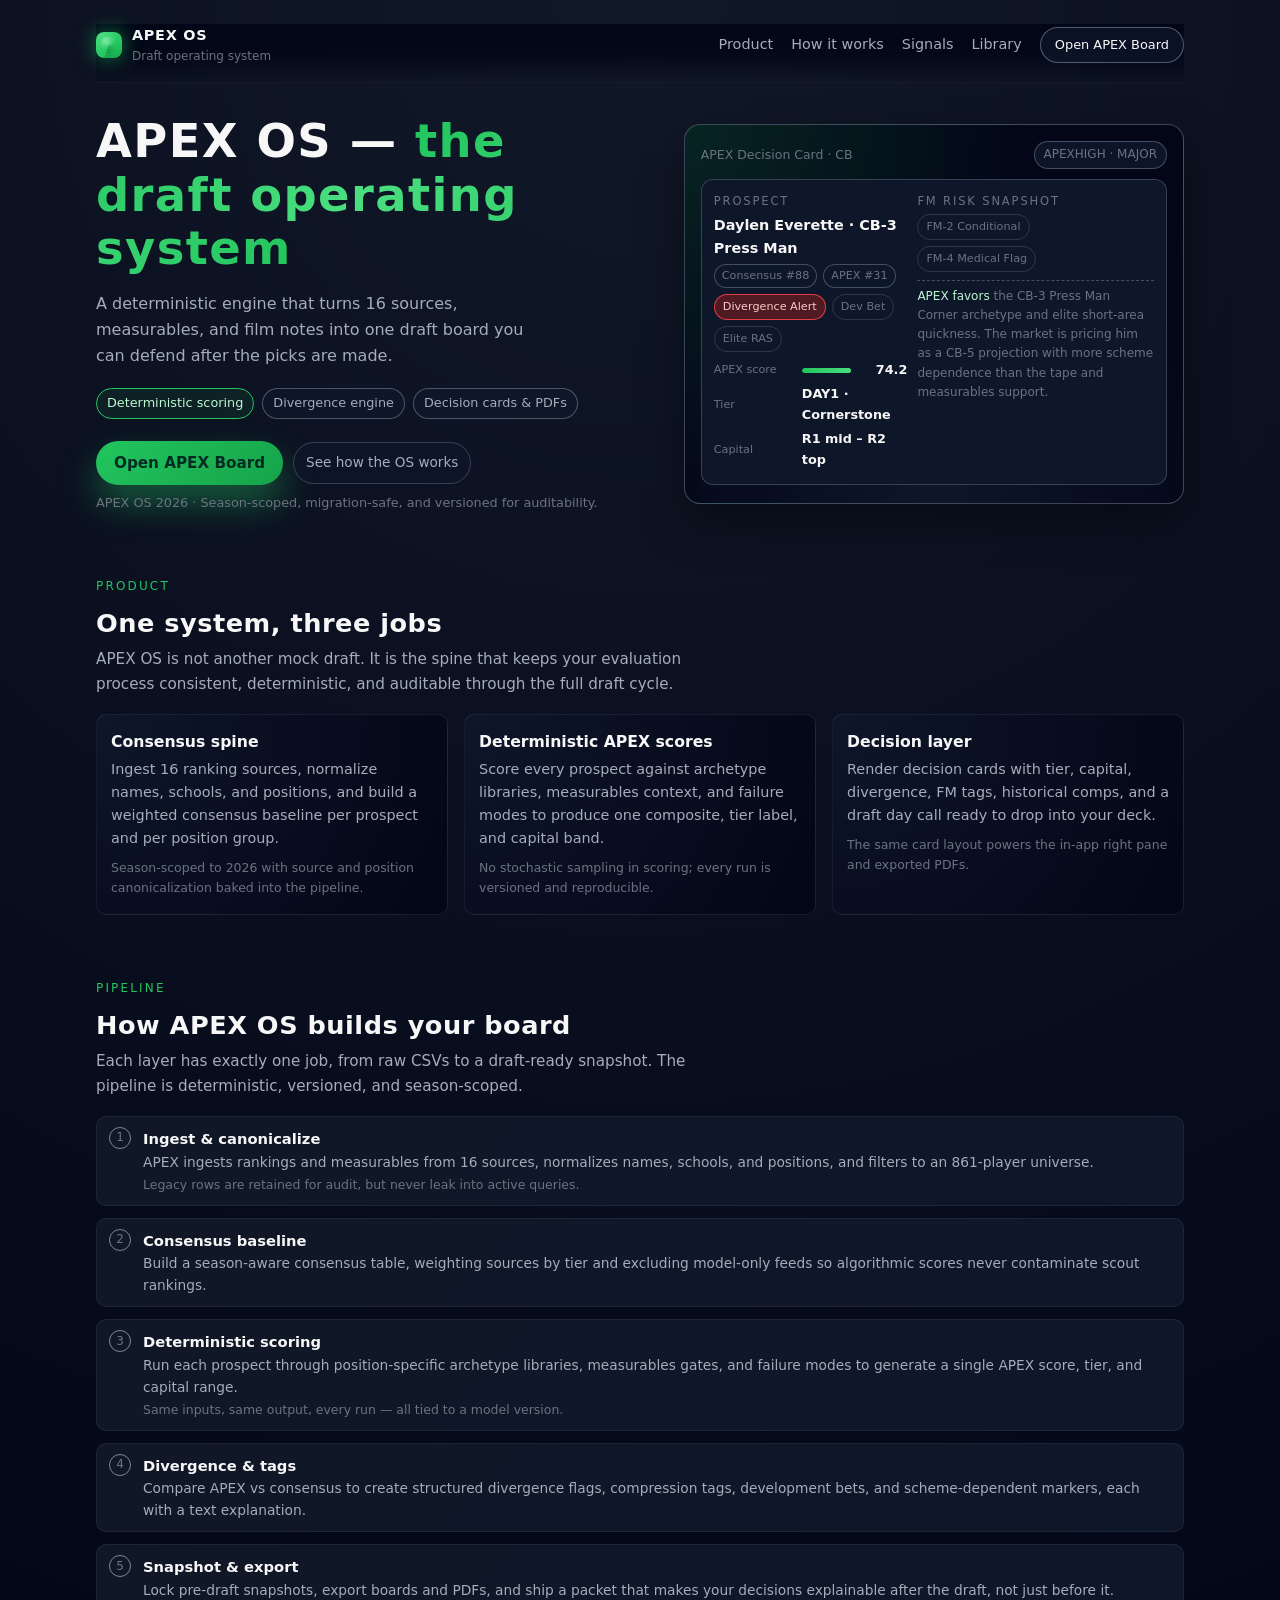
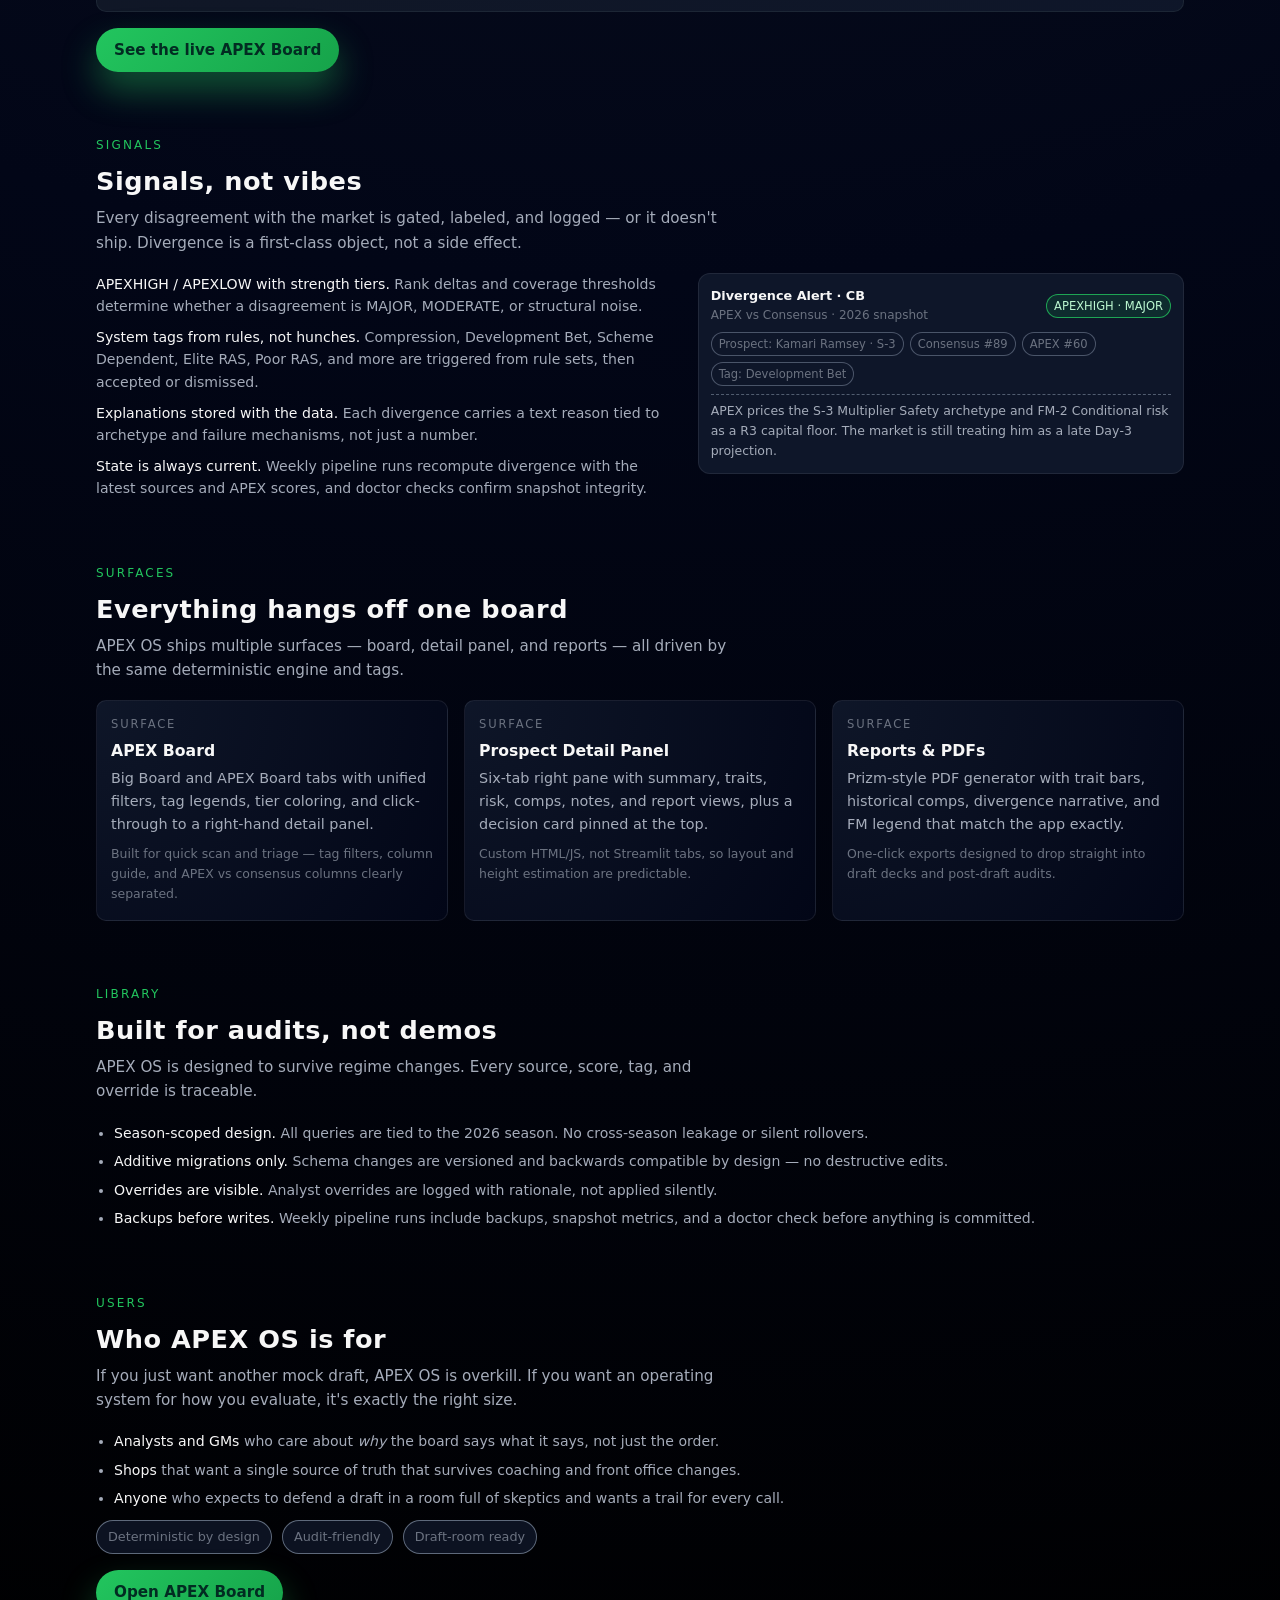
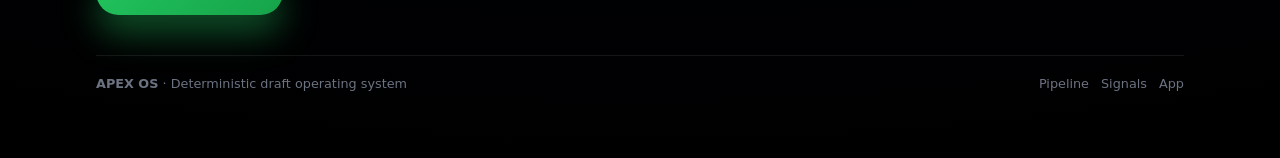
==== web/apexos-landing.html @ 17445a44 "feat(s102): APEX OS landing page + canonical intro block - web/apexos-landing.html: production-ready" ====
<!DOCTYPE html>
<html lang="en" data-theme="light">
<head>
  <meta charset="UTF-8" />
  <title>APEX OS — Draft Operating System</title>
  <meta name="viewport" content="width=device-width, initial-scale=1" />
  <meta name="description" content="APEX OS is a deterministic draft operating system that turns 16 sources, measurables, and film into one board you can defend." />
  <style>
    :root {
      --bg: #0b0c10;
      --bg-alt: #111218;
      --bg-soft: #151721;
      --border-subtle: rgba(255, 255, 255, 0.08);
      --fg: #f7f7f7;
      --fg-muted: #a5acba;
      --fg-soft: #6b7280;
      --accent: #22c55e;
      --accent-soft: rgba(34, 197, 94, 0.08);
      --accent-strong: #16a34a;
      --danger: #f97373;
      --radius: 10px;
      --shadow-soft: 0 18px 45px rgba(0, 0, 0, 0.4);
      --font-body: system-ui, -apple-system, BlinkMacSystemFont, "SF Pro Text",
                   "Segoe UI", sans-serif;
    }

    *, *::before, *::after {
      box-sizing: border-box;
      margin: 0;
      padding: 0;
    }

    html {
      scroll-behavior: smooth;
    }

    body {
      min-height: 100vh;
      background: radial-gradient(circle at top, #111827 0, #020617 55%, #000000 100%);
      color: var(--fg);
      font-family: var(--font-body);
      line-height: 1.6;
    }

    a {
      color: inherit;
      text-decoration: none;
    }

    .page {
      max-width: 1120px;
      margin: 0 auto;
      padding: 24px 16px 64px;
    }

    header {
      display: flex;
      align-items: center;
      justify-content: space-between;
      gap: 16px;
      padding-bottom: 16px;
      border-bottom: 1px solid var(--border-subtle);
      position: sticky;
      top: 0;
      z-index: 10;
      backdrop-filter: blur(14px);
      background: linear-gradient(to bottom,
        rgba(2, 6, 23, 0.95),
        rgba(2, 6, 23, 0.85),
        transparent
      );
    }

    .brand {
      display: flex;
      align-items: center;
      gap: 10px;
    }

    .brand-mark {
      width: 26px;
      height: 26px;
      border-radius: 8px;
      background:
        conic-gradient(from 200deg, #22c55e, #4ade80, #22c55e, #16a34a);
      box-shadow: 0 0 20px rgba(34, 197, 94, 0.6);
      position: relative;
      overflow: hidden;
    }

    .brand-mark::after {
      content: "";
      position: absolute;
      inset: 5px;
      border-radius: 6px;
      background: radial-gradient(circle at 30% 20%, rgba(255, 255, 255, 0.35), transparent 55%);
      mix-blend-mode: screen;
      opacity: 0.8;
    }

    .brand-text-main {
      font-weight: 650;
      letter-spacing: 0.05em;
      text-transform: uppercase;
      font-size: 0.9rem;
    }

    .brand-text-sub {
      font-size: 0.75rem;
      color: var(--fg-soft);
    }

    nav {
      display: flex;
      align-items: center;
      gap: 18px;
      font-size: 0.9rem;
    }

    nav a {
      color: var(--fg-muted);
      padding: 6px 0;
      border-bottom: 1px solid transparent;
    }

    nav a:hover {
      color: var(--fg);
      border-bottom-color: rgba(148, 163, 184, 0.5);
    }

    .nav-cta {
      padding: 7px 14px;
      border-radius: 999px;
      border: 1px solid rgba(148, 163, 184, 0.5);
      color: var(--fg);
      background: rgba(15, 23, 42, 0.7);
      display: inline-flex;
      align-items: center;
      gap: 8px;
      font-size: 0.85rem;
    }

    .nav-cta span {
      font-size: 0.95em;
    }

    .nav-cta:hover {
      border-color: var(--accent);
      box-shadow: 0 0 0 1px rgba(34, 197, 94, 0.3);
    }

    main {
      padding-top: 32px;
      display: flex;
      flex-direction: column;
      gap: 64px;
    }

    .section {
      scroll-margin-top: 80px;
    }

    .section-header {
      margin-bottom: 18px;
    }

    .section-label {
      font-size: 0.75rem;
      letter-spacing: 0.18em;
      text-transform: uppercase;
      color: var(--accent);
      margin-bottom: 6px;
    }

    .section-title {
      font-size: 1.6rem;
      font-weight: 600;
      letter-spacing: 0.02em;
    }

    .section-subtitle {
      font-size: 0.95rem;
      color: var(--fg-muted);
      max-width: 640px;
      margin-top: 4px;
    }

    .hero {
      display: grid;
      grid-template-columns: minmax(0, 3fr) minmax(0, 2.7fr);
      gap: 32px;
      align-items: center;
    }

    .hero-title {
      font-size: clamp(2.2rem, 4vw, 2.9rem);
      line-height: 1.15;
      font-weight: 650;
      letter-spacing: 0.03em;
      margin-bottom: 16px;
    }

    .hero-highlight {
      background: linear-gradient(120deg, #22c55e, #4ade80, #22c55e);
      -webkit-background-clip: text;
      background-clip: text;
      color: transparent;
    }

    .hero-subtitle {
      font-size: 1rem;
      color: var(--fg-muted);
      max-width: 460px;
      margin-bottom: 20px;
    }

    .hero-badges {
      display: flex;
      flex-wrap: wrap;
      gap: 8px;
      margin-bottom: 22px;
    }

    .badge {
      padding: 4px 10px;
      font-size: 0.8rem;
      border-radius: 999px;
      border: 1px solid rgba(148, 163, 184, 0.45);
      color: var(--fg-muted);
      background: rgba(15, 23, 42, 0.8);
    }

    .badge-strong {
      border-color: var(--accent);
      background: var(--accent-soft);
      color: #bbf7d0;
    }

    .hero-actions {
      display: flex;
      flex-wrap: wrap;
      gap: 10px;
      align-items: center;
    }

    .btn-primary {
      display: inline-flex;
      align-items: center;
      justify-content: center;
      padding: 10px 18px;
      border-radius: 999px;
      border: none;
      background: linear-gradient(135deg, var(--accent), var(--accent-strong));
      color: #022c22;
      font-size: 0.95rem;
      font-weight: 600;
      box-shadow: 0 18px 35px rgba(34, 197, 94, 0.4);
      cursor: pointer;
      text-decoration: none;
      min-width: 180px;
    }

    .btn-primary:hover {
      filter: brightness(1.05);
      transform: translateY(-0.5px);
    }

    .btn-ghost {
      display: inline-flex;
      align-items: center;
      gap: 6px;
      padding: 9px 12px;
      border-radius: 999px;
      border: 1px solid rgba(148, 163, 184, 0.3);
      font-size: 0.85rem;
      color: var(--fg-muted);
      background: rgba(15, 23, 42, 0.6);
      cursor: pointer;
      text-decoration: none;
    }

    .btn-ghost:hover {
      border-color: rgba(148, 163, 184, 0.7);
      color: var(--fg);
    }

    .hero-secondary-note {
      font-size: 0.8rem;
      color: var(--fg-soft);
      margin-top: 8px;
    }

    .hero-visual {
      border-radius: 16px;
      padding: 16px 16px 18px;
      background: radial-gradient(circle at top left, rgba(34, 197, 94, 0.16), transparent 55%),
                  radial-gradient(circle at bottom, rgba(15, 23, 42, 0.9), #020617 70%);
      border: 1px solid rgba(148, 163, 184, 0.4);
      box-shadow: var(--shadow-soft);
      position: relative;
      overflow: hidden;
    }

    .hero-visual-header {
      display: flex;
      justify-content: space-between;
      align-items: center;
      margin-bottom: 10px;
      font-size: 0.78rem;
      color: var(--fg-soft);
    }

    .hero-tag-pill {
      padding: 3px 9px;
      border-radius: 999px;
      border: 1px solid rgba(148, 163, 184, 0.4);
      background: rgba(15, 23, 42, 0.9);
      font-size: 0.75rem;
    }

    .hero-visual-main {
      border-radius: 12px;
      background: rgba(15, 23, 42, 0.98);
      border: 1px solid rgba(148, 163, 184, 0.3);
      padding: 12px 12px 10px;
      display: grid;
      grid-template-columns: 1.8fr 2.2fr;
      gap: 10px;
      font-size: 0.78rem;
    }

    .dv-label {
      font-size: 0.72rem;
      text-transform: uppercase;
      letter-spacing: 0.16em;
      color: var(--fg-soft);
      margin-bottom: 4px;
    }

    .dv-name {
      font-size: 0.9rem;
      font-weight: 600;
      margin-bottom: 4px;
    }

    .dv-meta {
      display: flex;
      flex-wrap: wrap;
      gap: 6px;
      margin-bottom: 8px;
      color: var(--fg-soft);
    }

    .tag-pill {
      padding: 3px 8px;
      border-radius: 999px;
      border: 1px solid rgba(248, 250, 252, 0.14);
      font-size: 0.7rem;
    }

    .tag-pill-strong {
      border-color: rgba(239, 68, 68, 0.9);
      color: #fecaca;
      background: rgba(127, 29, 29, 0.6);
    }

    .dv-chip {
      font-size: 0.7rem;
      padding: 2px 7px;
      border-radius: 999px;
      background: rgba(15, 23, 42, 0.9);
      border: 1px solid rgba(148, 163, 184, 0.4);
      color: var(--fg-soft);
    }

    .dv-metric-row {
      display: flex;
      align-items: center;
      gap: 8px;
      margin-bottom: 4px;
    }

    .dv-metric-label {
      font-size: 0.7rem;
      color: var(--fg-soft);
      width: 80px;
      flex-shrink: 0;
    }

    .dv-metric-value {
      font-weight: 600;
      font-size: 0.8rem;
    }

    .dv-bar-track {
      flex: 1;
      height: 5px;
      border-radius: 999px;
      background: rgba(15, 23, 42, 0.9);
      overflow: hidden;
    }

    .dv-bar-fill {
      height: 100%;
      border-radius: inherit;
      background: linear-gradient(90deg, #22c55e, #4ade80);
    }

    .dv-explainer {
      font-size: 0.75rem;
      color: var(--fg-soft);
      border-top: 1px dashed rgba(148, 163, 184, 0.4);
      padding-top: 6px;
      margin-top: 4px;
    }

    .dv-explainer strong {
      color: #bbf7d0;
      font-weight: 500;
    }

    .triplet-grid {
      display: grid;
      grid-template-columns: repeat(3, minmax(0, 1fr));
      gap: 16px;
    }

    .card {
      border-radius: var(--radius);
      border: 1px solid var(--border-subtle);
      background: radial-gradient(circle at top left, rgba(15, 23, 42, 0.96), #020617);
      padding: 14px 14px 16px;
      font-size: 0.9rem;
    }

    .card-title {
      font-size: 0.98rem;
      font-weight: 600;
      margin-bottom: 4px;
    }

    .card-body {
      color: var(--fg-muted);
      margin-bottom: 8px;
      font-size: 0.9rem;
    }

    .card-note {
      font-size: 0.78rem;
      color: var(--fg-soft);
    }

    .steps {
      display: flex;
      flex-direction: column;
      gap: 12px;
      margin-top: 8px;
    }

    .step {
      display: grid;
      grid-template-columns: auto 1fr;
      gap: 12px;
      align-items: flex-start;
      padding: 10px 12px;
      border-radius: 10px;
      border: 1px solid rgba(31, 41, 55, 0.9);
      background: linear-gradient(135deg, rgba(17, 24, 39, 0.96), rgba(15, 23, 42, 0.96));
    }

    .step-number {
      width: 22px;
      height: 22px;
      border-radius: 999px;
      border: 1px solid rgba(148, 163, 184, 0.8);
      display: flex;
      align-items: center;
      justify-content: center;
      font-size: 0.75rem;
      color: var(--fg-soft);
    }

    .step-main-title {
      font-size: 0.92rem;
      font-weight: 550;
    }

    .step-text {
      font-size: 0.86rem;
      color: var(--fg-muted);
    }

    .step-text small {
      display: block;
      color: var(--fg-soft);
      font-size: 0.78rem;
      margin-top: 2px;
    }

    .split {
      display: grid;
      grid-template-columns: minmax(0, 1.2fr) minmax(0, 1fr);
      gap: 18px;
      align-items: flex-start;
    }

    .list-tight {
      list-style: none;
      display: flex;
      flex-direction: column;
      gap: 8px;
      font-size: 0.88rem;
      color: var(--fg-muted);
    }

    .list-tight li strong {
      color: var(--fg);
      font-weight: 500;
    }

    .demo-panel {
      border-radius: 12px;
      border: 1px solid var(--border-subtle);
      background: rgba(15, 23, 42, 0.98);
      padding: 12px;
      font-size: 0.8rem;
    }

    .demo-heading {
      display: flex;
      justify-content: space-between;
      align-items: center;
      margin-bottom: 6px;
    }

    .demo-title {
      font-weight: 550;
    }

    .demo-sub {
      font-size: 0.75rem;
      color: var(--fg-soft);
    }

    .demo-meta-row {
      display: flex;
      flex-wrap: wrap;
      gap: 6px;
      margin-bottom: 8px;
      color: var(--fg-soft);
    }

    .demo-chip {
      padding: 2px 7px;
      border-radius: 999px;
      border: 1px solid rgba(148, 163, 184, 0.45);
      background: rgba(15, 23, 42, 0.9);
      font-size: 0.72rem;
    }

    .demo-chip-tag {
      border-color: rgba(34, 197, 94, 0.8);
      color: #bbf7d0;
      background: rgba(22, 163, 74, 0.16);
    }

    .demo-explainer {
      font-size: 0.78rem;
      color: var(--fg-muted);
      border-top: 1px dashed rgba(148, 163, 184, 0.5);
      padding-top: 6px;
    }

    .card-tag {
      font-size: 0.72rem;
      text-transform: uppercase;
      letter-spacing: 0.16em;
      color: var(--fg-soft);
      margin-bottom: 4px;
    }

    .bullets {
      list-style: disc;
      padding-left: 18px;
      font-size: 0.88rem;
      color: var(--fg-muted);
      display: flex;
      flex-direction: column;
      gap: 6px;
    }

    .bullets li strong {
      color: var(--fg);
      font-weight: 500;
    }

    .pill-row {
      display: flex;
      flex-wrap: wrap;
      gap: 10px;
      margin-top: 10px;
    }

    .pill {
      padding: 6px 11px;
      border-radius: 999px;
      border: 1px solid rgba(148, 163, 184, 0.6);
      background: rgba(15, 23, 42, 0.8);
      font-size: 0.8rem;
      color: var(--fg-soft);
    }

    footer {
      border-top: 1px solid var(--border-subtle);
      margin-top: 40px;
      padding-top: 18px;
      font-size: 0.8rem;
      color: var(--fg-soft);
      display: flex;
      flex-wrap: wrap;
      gap: 10px;
      justify-content: space-between;
      align-items: center;
    }

    .footer-links {
      display: flex;
      flex-wrap: wrap;
      gap: 12px;
    }

    .footer-links a {
      color: var(--fg-soft);
      text-decoration: none;
    }

    .footer-links a:hover {
      color: var(--fg-muted);
      text-decoration: underline;
    }

    @media (max-width: 920px) {
      header {
        flex-direction: column;
        align-items: flex-start;
        gap: 10px;
      }

      nav {
        width: 100%;
        justify-content: space-between;
      }

      .hero {
        grid-template-columns: minmax(0, 1fr);
      }

      .hero-visual {
        order: -1;
      }

      .triplet-grid {
        grid-template-columns: minmax(0, 1fr);
      }

      .split {
        grid-template-columns: minmax(0, 1fr);
      }
    }

    @media (max-width: 640px) {
      header {
        position: static;
      }

      nav {
        flex-wrap: wrap;
        gap: 10px;
      }

      .hero-actions {
        flex-direction: column;
        align-items: stretch;
      }

      .page {
        padding-inline: 14px;
      }
    }
  </style>
</head>
<body>
  <div class="page">
    <header>
      <a href="#top" class="brand">
        <div class="brand-mark" aria-hidden="true"></div>
        <div>
          <div class="brand-text-main">APEX OS</div>
          <div class="brand-text-sub">Draft operating system</div>
        </div>
      </a>
      <nav>
        <a href="#product">Product</a>
        <a href="#how">How it works</a>
        <a href="#signals">Signals</a>
        <a href="#library">Library</a>
        <a href="https://apexos.streamlit.app/" class="nav-cta" target="_blank" rel="noopener noreferrer">
          <span>Open APEX Board</span>
        </a>
      </nav>
    </header>

    <main id="top">
      <!-- Hero -->
      <section class="section hero" aria-labelledby="hero-title">
        <div>
          <h1 id="hero-title" class="hero-title">
            APEX OS —
            <span class="hero-highlight">the draft operating system</span>
          </h1>
          <p class="hero-subtitle">
            A deterministic engine that turns 16 sources, measurables, and film notes
            into one draft board you can defend after the picks are made.
          </p>

          <div class="hero-badges">
            <span class="badge badge-strong">Deterministic scoring</span>
            <span class="badge">Divergence engine</span>
            <span class="badge">Decision cards &amp; PDFs</span>
          </div>

          <div class="hero-actions">
            <a class="btn-primary" href="https://apexos.streamlit.app/" target="_blank" rel="noopener noreferrer">
              Open APEX Board
            </a>
            <a class="btn-ghost" href="#product">
              <span>See how the OS works</span>
            </a>
          </div>
          <p class="hero-secondary-note">
            APEX OS 2026 · Season-scoped, migration-safe, and versioned for auditability.
          </p>
        </div>

        <aside class="hero-visual" aria-label="Example divergence view">
          <div class="hero-visual-header">
            <span>APEX Decision Card · CB</span>
            <span class="hero-tag-pill">APEXHIGH · MAJOR</span>
          </div>
          <div class="hero-visual-main">
            <div>
              <div class="dv-label">Prospect</div>
              <div class="dv-name">Daylen Everette · CB-3 Press Man</div>
              <div class="dv-meta">
                <span class="dv-chip">Consensus #88</span>
                <span class="dv-chip">APEX #31</span>
                <span class="tag-pill tag-pill-strong">Divergence Alert</span>
                <span class="tag-pill">Dev Bet</span>
                <span class="tag-pill">Elite RAS</span>
              </div>

              <div class="dv-metric-row">
                <span class="dv-metric-label">APEX score</span>
                <div class="dv-bar-track">
                  <div class="dv-bar-fill" style="width: 74%;"></div>
                </div>
                <span class="dv-metric-value">74.2</span>
              </div>

              <div class="dv-metric-row">
                <span class="dv-metric-label">Tier</span>
                <span class="dv-metric-value">DAY1 · Cornerstone</span>
              </div>
              <div class="dv-metric-row">
                <span class="dv-metric-label">Capital</span>
                <span class="dv-metric-value">R1 mid – R2 top</span>
              </div>
            </div>
            <div>
              <div class="dv-label">FM risk snapshot</div>
              <div class="dv-meta">
                <span class="tag-pill">FM-2 Conditional</span>
                <span class="tag-pill">FM-4 Medical Flag</span>
              </div>
              <p class="dv-explainer">
                <strong>APEX favors</strong> the CB‑3 Press Man Corner archetype and elite
                short‑area quickness. The market is pricing him as a CB‑5 projection
                with more scheme dependence than the tape and measurables support.
              </p>
            </div>
          </div>
        </aside>
      </section>

      <!-- Product overview -->
      <section id="product" class="section" aria-labelledby="product-title">
        <div class="section-header">
          <div class="section-label">Product</div>
          <h2 id="product-title" class="section-title">One system, three jobs</h2>
          <p class="section-subtitle">
            APEX OS is not another mock draft. It is the spine that keeps your evaluation
            process consistent, deterministic, and auditable through the full draft cycle.
          </p>
        </div>

        <div class="triplet-grid">
          <article class="card">
            <h3 class="card-title">Consensus spine</h3>
            <p class="card-body">
              Ingest 16 ranking sources, normalize names, schools, and positions, and
              build a weighted consensus baseline per prospect and per position group.
            </p>
            <p class="card-note">
              Season-scoped to 2026 with source and position canonicalization baked into the pipeline.
            </p>
          </article>
          <article class="card">
            <h3 class="card-title">Deterministic APEX scores</h3>
            <p class="card-body">
              Score every prospect against archetype libraries, measurables context, and
              failure modes to produce one composite, tier label, and capital band.
            </p>
            <p class="card-note">
              No stochastic sampling in scoring; every run is versioned and reproducible.
            </p>
          </article>
          <article class="card">
            <h3 class="card-title">Decision layer</h3>
            <p class="card-body">
              Render decision cards with tier, capital, divergence, FM tags, historical comps,
              and a draft day call ready to drop into your deck.
            </p>
            <p class="card-note">
              The same card layout powers the in-app right pane and exported PDFs.
            </p>
          </article>
        </div>
      </section>

      <!-- How it works -->
      <section id="how" class="section" aria-labelledby="how-title">
        <div class="section-header">
          <div class="section-label">Pipeline</div>
          <h2 id="how-title" class="section-title">How APEX OS builds your board</h2>
          <p class="section-subtitle">
            Each layer has exactly one job, from raw CSVs to a draft-ready snapshot.
            The pipeline is deterministic, versioned, and season-scoped.
          </p>
        </div>

        <div class="steps">
          <div class="step">
            <div class="step-number">1</div>
            <div>
              <h3 class="step-main-title">Ingest &amp; canonicalize</h3>
              <p class="step-text">
                APEX ingests rankings and measurables from 16 sources, normalizes names,
                schools, and positions, and filters to an 861-player universe.
                <small>Legacy rows are retained for audit, but never leak into active queries.</small>
              </p>
            </div>
          </div>
          <div class="step">
            <div class="step-number">2</div>
            <div>
              <h3 class="step-main-title">Consensus baseline</h3>
              <p class="step-text">
                Build a season-aware consensus table, weighting sources by tier and excluding
                model-only feeds so algorithmic scores never contaminate scout rankings.
              </p>
            </div>
          </div>
          <div class="step">
            <div class="step-number">3</div>
            <div>
              <h3 class="step-main-title">Deterministic scoring</h3>
              <p class="step-text">
                Run each prospect through position-specific archetype libraries, measurables
                gates, and failure modes to generate a single APEX score, tier, and capital range.
                <small>Same inputs, same output, every run — all tied to a model version.</small>
              </p>
            </div>
          </div>
          <div class="step">
            <div class="step-number">4</div>
            <div>
              <h3 class="step-main-title">Divergence &amp; tags</h3>
              <p class="step-text">
                Compare APEX vs consensus to create structured divergence flags, compression
                tags, development bets, and scheme-dependent markers, each with a text explanation.
              </p>
            </div>
          </div>
          <div class="step">
            <div class="step-number">5</div>
            <div>
              <h3 class="step-main-title">Snapshot &amp; export</h3>
              <p class="step-text">
                Lock pre-draft snapshots, export boards and PDFs, and ship a packet that
                makes your decisions explainable after the draft, not just before it.
              </p>
            </div>
          </div>
        </div>

        <div style="margin-top:16px;">
          <a class="btn-primary" href="https://apexos.streamlit.app/" target="_blank" rel="noopener noreferrer">
            See the live APEX Board
          </a>
        </div>
      </section>

      <!-- Signals -->
      <section id="signals" class="section" aria-labelledby="signals-title">
        <div class="section-header">
          <div class="section-label">Signals</div>
          <h2 id="signals-title" class="section-title">Signals, not vibes</h2>
          <p class="section-subtitle">
            Every disagreement with the market is gated, labeled, and logged — or it doesn't ship.
            Divergence is a first-class object, not a side effect.
          </p>
        </div>

        <div class="split">
          <div>
            <ul class="list-tight">
              <li>
                <strong>APEXHIGH / APEXLOW with strength tiers.</strong>
                Rank deltas and coverage thresholds determine whether a disagreement is
                MAJOR, MODERATE, or structural noise.
              </li>
              <li>
                <strong>System tags from rules, not hunches.</strong>
                Compression, Development Bet, Scheme Dependent, Elite RAS, Poor RAS, and more
                are triggered from rule sets, then accepted or dismissed.
              </li>
              <li>
                <strong>Explanations stored with the data.</strong>
                Each divergence carries a text reason tied to archetype and failure mechanisms,
                not just a number.
              </li>
              <li>
                <strong>State is always current.</strong>
                Weekly pipeline runs recompute divergence with the latest sources and APEX scores,
                and doctor checks confirm snapshot integrity.
              </li>
            </ul>
          </div>
          <aside class="demo-panel" aria-label="Divergence example">
            <div class="demo-heading">
              <div>
                <div class="demo-title">Divergence Alert · CB</div>
                <div class="demo-sub">APEX vs Consensus · 2026 snapshot</div>
              </div>
              <span class="demo-chip demo-chip-tag">APEXHIGH · MAJOR</span>
            </div>
            <div class="demo-meta-row">
              <span class="demo-chip">Prospect: Kamari Ramsey · S-3</span>
              <span class="demo-chip">Consensus #89</span>
              <span class="demo-chip">APEX #60</span>
              <span class="demo-chip">Tag: Development Bet</span>
            </div>
            <p class="demo-explainer">
              APEX prices the S‑3 Multiplier Safety archetype and FM‑2 Conditional risk as
              a R3 capital floor. The market is still treating him as a late Day‑3 projection.
            </p>
          </aside>
        </div>
      </section>

      <!-- Surfaces -->
      <section id="surfaces" class="section" aria-labelledby="surfaces-title">
        <div class="section-header">
          <div class="section-label">Surfaces</div>
          <h2 id="surfaces-title" class="section-title">Everything hangs off one board</h2>
          <p class="section-subtitle">
            APEX OS ships multiple surfaces — board, detail panel, and reports — all driven
            by the same deterministic engine and tags.
          </p>
        </div>

        <div class="triplet-grid">
          <article class="card">
            <div class="card-tag">Surface</div>
            <h3 class="card-title">APEX Board</h3>
            <p class="card-body">
              Big Board and APEX Board tabs with unified filters, tag legends, tier coloring,
              and click-through to a right-hand detail panel.
            </p>
            <p class="card-note">
              Built for quick scan and triage — tag filters, column guide, and APEX vs consensus
              columns clearly separated.
            </p>
          </article>
          <article class="card">
            <div class="card-tag">Surface</div>
            <h3 class="card-title">Prospect Detail Panel</h3>
            <p class="card-body">
              Six-tab right pane with summary, traits, risk, comps, notes, and report views,
              plus a decision card pinned at the top.
            </p>
            <p class="card-note">
              Custom HTML/JS, not Streamlit tabs, so layout and height estimation are predictable.
            </p>
          </article>
          <article class="card">
            <div class="card-tag">Surface</div>
            <h3 class="card-title">Reports &amp; PDFs</h3>
            <p class="card-body">
              Prizm-style PDF generator with trait bars, historical comps, divergence narrative,
              and FM legend that match the app exactly.
            </p>
            <p class="card-note">
              One-click exports designed to drop straight into draft decks and post-draft audits.
            </p>
          </article>
        </div>
      </section>

      <!-- Library & audit -->
      <section id="library" class="section" aria-labelledby="library-title">
        <div class="section-header">
          <div class="section-label">Library</div>
          <h2 id="library-title" class="section-title">Built for audits, not demos</h2>
          <p class="section-subtitle">
            APEX OS is designed to survive regime changes. Every source, score, tag, and override
            is traceable.
          </p>
        </div>

        <ul class="bullets">
          <li>
            <strong>Season-scoped design.</strong>
            All queries are tied to the 2026 season. No cross-season leakage or
            silent rollovers.
          </li>
          <li>
            <strong>Additive migrations only.</strong>
            Schema changes are versioned and backwards compatible by design — no destructive edits.
          </li>
          <li>
            <strong>Overrides are visible.</strong>
            Analyst overrides are logged with rationale, not applied silently.
          </li>
          <li>
            <strong>Backups before writes.</strong>
            Weekly pipeline runs include backups, snapshot metrics, and a doctor check
            before anything is committed.
          </li>
        </ul>
      </section>

      <!-- Who it's for -->
      <section id="who" class="section" aria-labelledby="who-title">
        <div class="section-header">
          <div class="section-label">Users</div>
          <h2 id="who-title" class="section-title">Who APEX OS is for</h2>
          <p class="section-subtitle">
            If you just want another mock draft, APEX OS is overkill.
            If you want an operating system for how you evaluate, it's exactly the right size.
          </p>
        </div>

        <ul class="bullets">
          <li>
            <strong>Analysts and GMs</strong> who care about <em>why</em> the board says what it says,
            not just the order.
          </li>
          <li>
            <strong>Shops</strong> that want a single source of truth that survives coaching and
            front office changes.
          </li>
          <li>
            <strong>Anyone</strong> who expects to defend a draft in a room full of skeptics and
            wants a trail for every call.
          </li>
        </ul>

        <div class="pill-row">
          <span class="pill">Deterministic by design</span>
          <span class="pill">Audit-friendly</span>
          <span class="pill">Draft-room ready</span>
        </div>

        <div style="margin-top:16px;">
          <a class="btn-primary" href="https://apexos.streamlit.app/" target="_blank" rel="noopener noreferrer">
            Open APEX Board
          </a>
        </div>
      </section>
    </main>

    <footer>
      <div>
        <strong>APEX OS</strong> · Deterministic draft operating system
      </div>
      <div class="footer-links">
        <a href="#how">Pipeline</a>
        <a href="#signals">Signals</a>
        <a href="https://apexos.streamlit.app/" target="_blank" rel="noopener noreferrer">App</a>
      </div>
    </footer>
  </div>
</body>
</html>
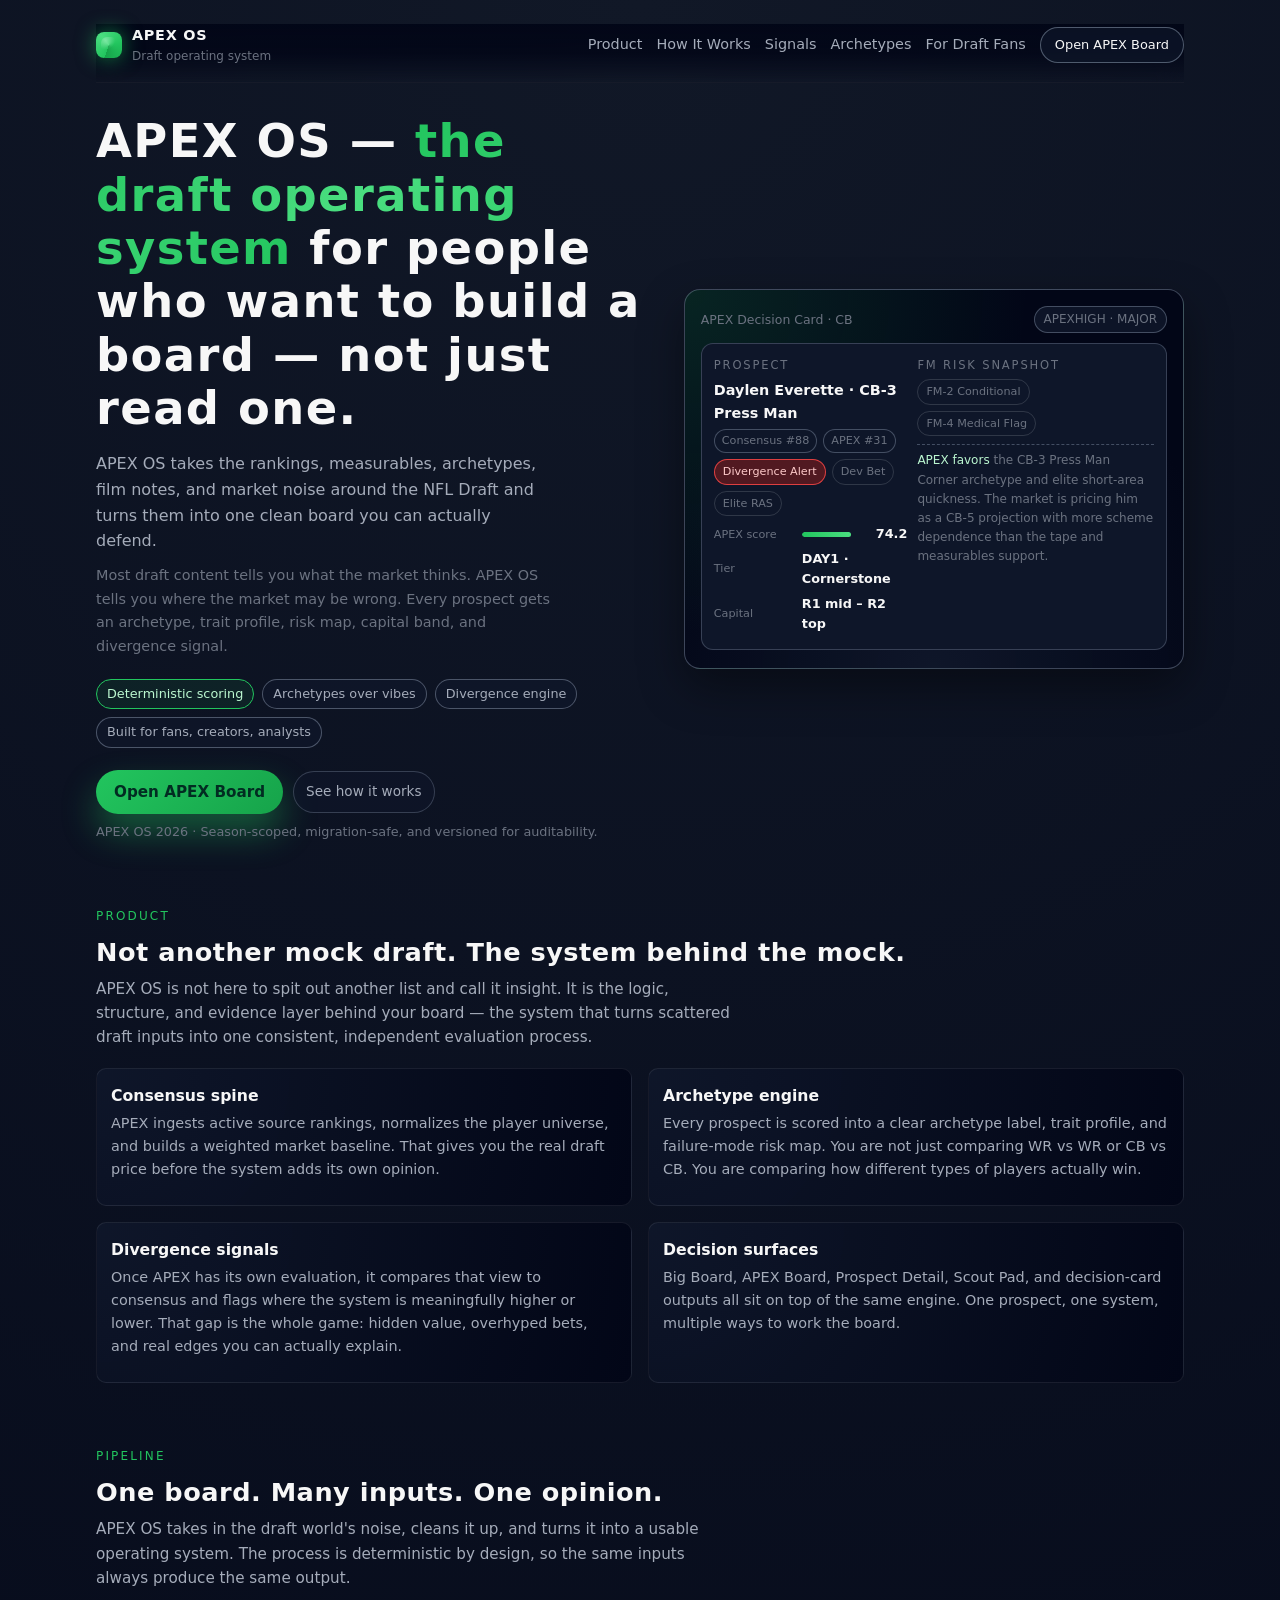
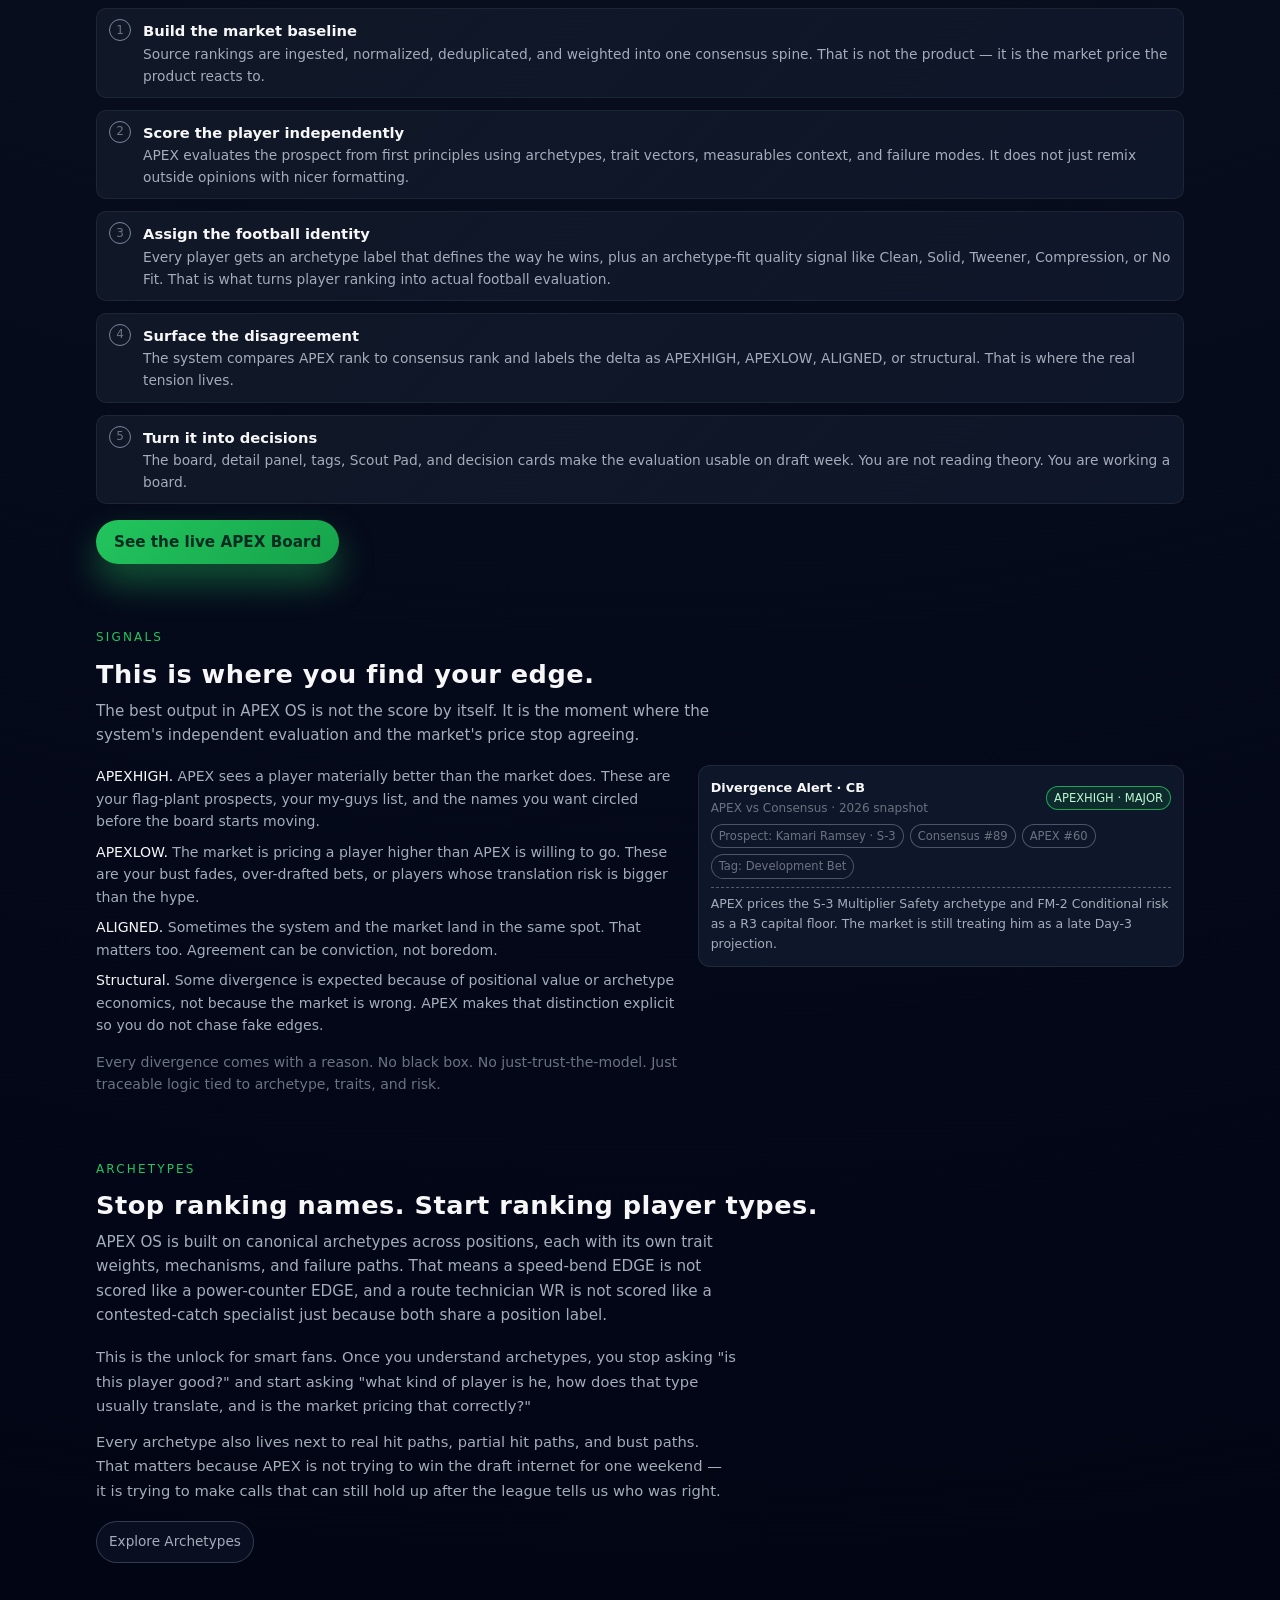
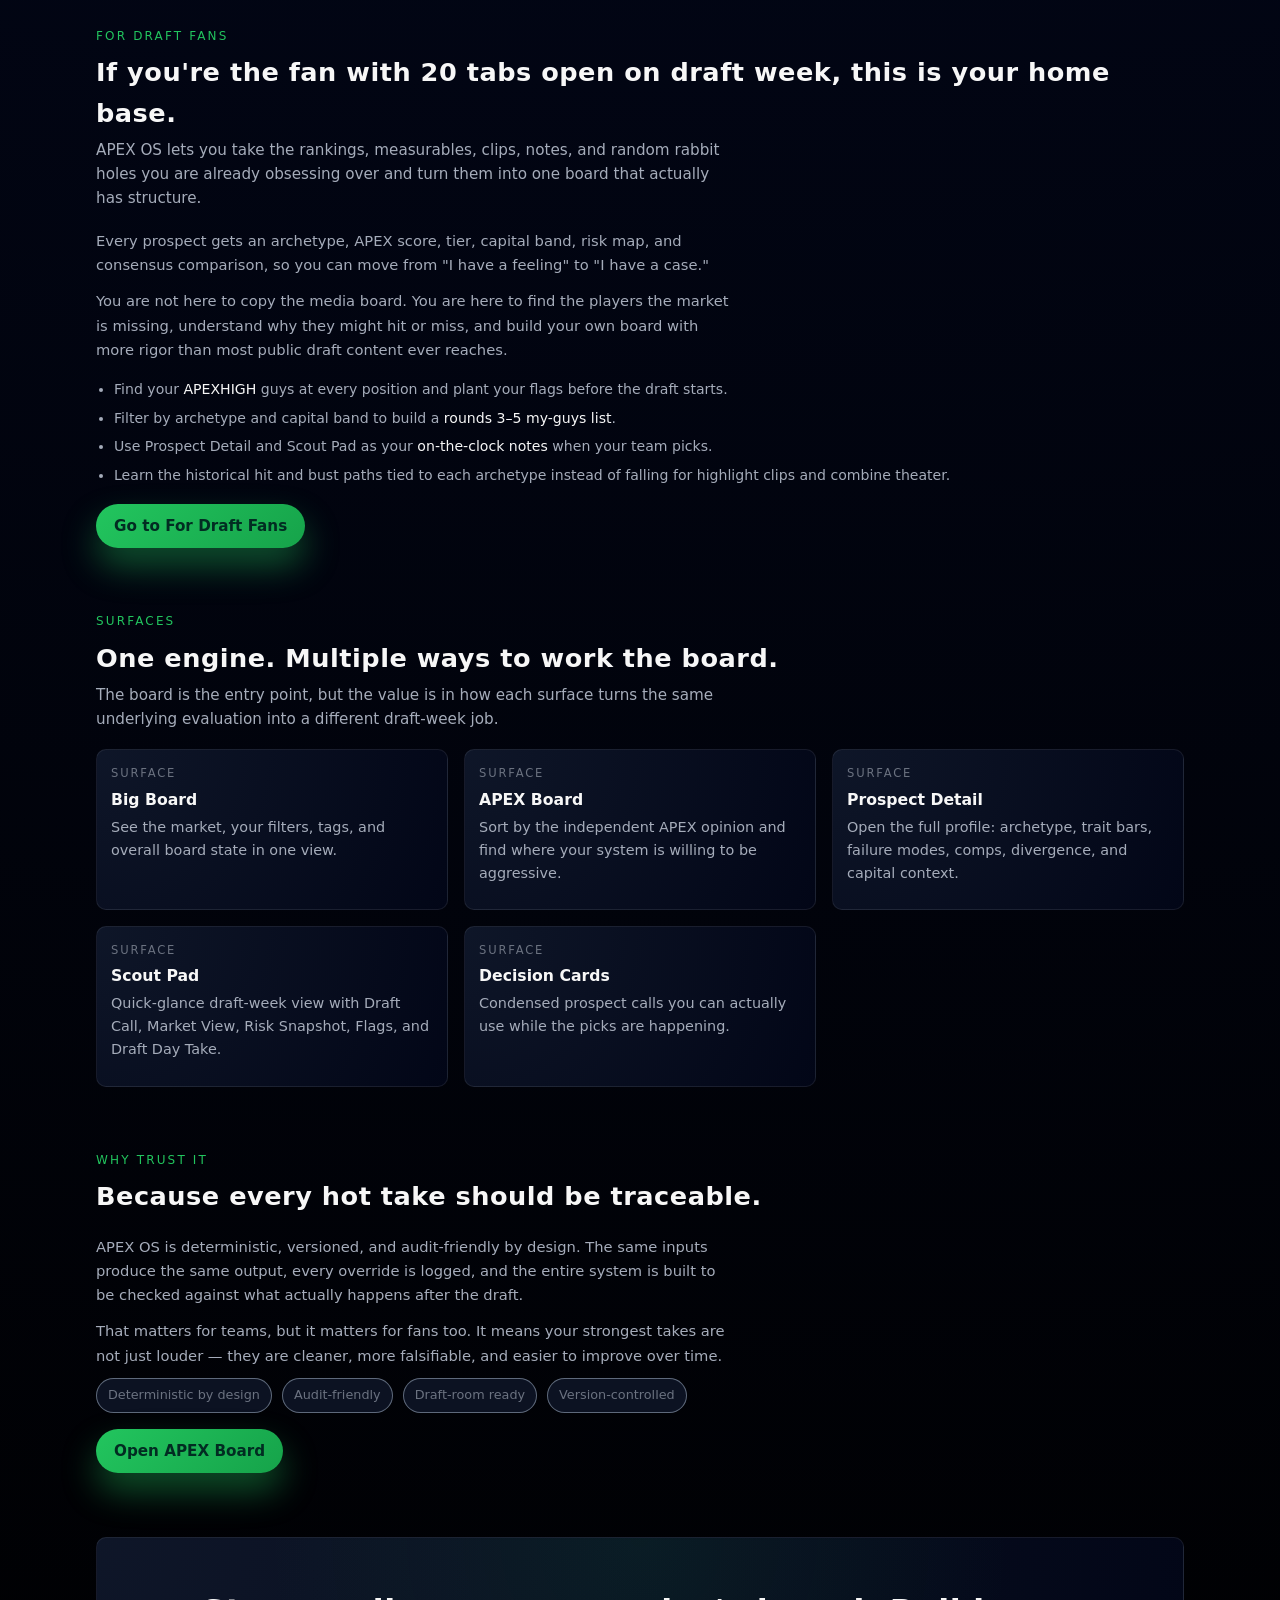
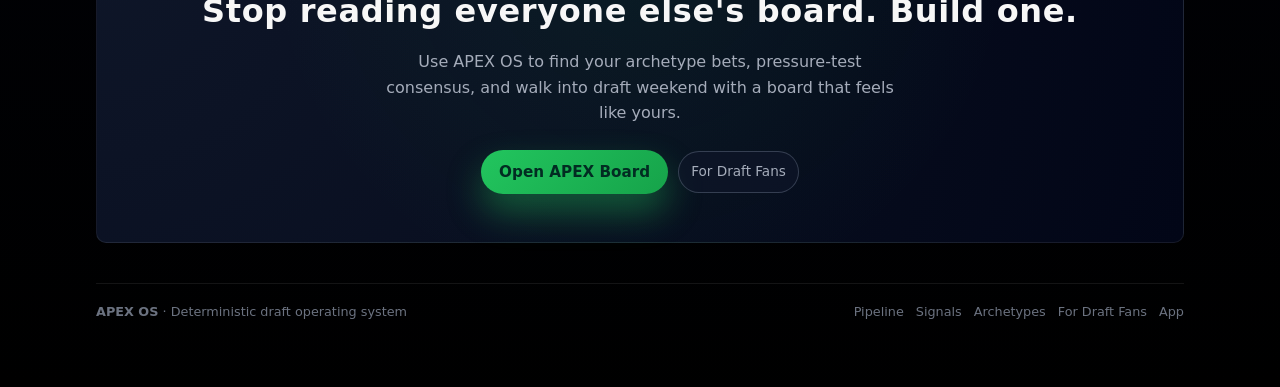
==== commit 4d3cb2d3: "feat: APEX OS marketing site update + deploy hardening + LFS boot fix" ====
--- a/web/apexos-landing.html
+++ b/web/apexos-landing.html
@@ -4,7 +4,7 @@
   <meta charset="UTF-8" />
   <title>APEX OS — Draft Operating System</title>
   <meta name="viewport" content="width=device-width, initial-scale=1" />
-  <meta name="description" content="APEX OS is a deterministic draft operating system that turns 16 sources, measurables, and film into one board you can defend." />
+  <meta name="description" content="APEX OS is a deterministic draft operating system that turns 16 sources, measurables, archetypes, and film into one board you can build, defend, and own." />
   <style>
     :root {
       --bg: #0b0c10;
@@ -113,7 +113,7 @@
     nav {
       display: flex;
       align-items: center;
-      gap: 18px;
+      gap: 14px;
       font-size: 0.9rem;
     }
 
@@ -185,6 +185,21 @@
       margin-top: 4px;
     }
 
+    .section-body {
+      font-size: 0.92rem;
+      color: var(--fg-muted);
+      max-width: 640px;
+      margin-top: 12px;
+      line-height: 1.65;
+    }
+
+    .bridge-text {
+      font-size: 0.88rem;
+      color: var(--fg-soft);
+      margin-top: 14px;
+      line-height: 1.6;
+    }
+
     .hero {
       display: grid;
       grid-template-columns: minmax(0, 3fr) minmax(0, 2.7fr);
@@ -211,7 +226,15 @@
       font-size: 1rem;
       color: var(--fg-muted);
       max-width: 460px;
+      margin-bottom: 10px;
+    }
+
+    .hero-subcopy {
+      font-size: 0.9rem;
+      color: var(--fg-soft);
+      max-width: 460px;
       margin-bottom: 20px;
+      line-height: 1.65;
     }
 
     .hero-badges {
@@ -425,6 +448,12 @@
       gap: 16px;
     }
 
+    .quad-grid {
+      display: grid;
+      grid-template-columns: repeat(2, minmax(0, 1fr));
+      gap: 16px;
+    }
+
     .card {
       border-radius: var(--radius);
       border: 1px solid var(--border-subtle);
@@ -610,6 +639,30 @@
       color: var(--fg-soft);
     }
 
+    .cta-section {
+      text-align: center;
+      padding: 48px 32px;
+      border-radius: var(--radius);
+      border: 1px solid var(--border-subtle);
+      background: radial-gradient(circle at top, rgba(34, 197, 94, 0.08), transparent 60%),
+                  radial-gradient(circle at top left, rgba(15, 23, 42, 0.96), #020617);
+    }
+
+    .cta-title {
+      font-size: clamp(1.5rem, 3vw, 2rem);
+      font-weight: 650;
+      letter-spacing: 0.02em;
+      margin-bottom: 12px;
+    }
+
+    .cta-body {
+      font-size: 1rem;
+      color: var(--fg-muted);
+      max-width: 520px;
+      margin: 0 auto 24px;
+      line-height: 1.6;
+    }
+
     footer {
       border-top: 1px solid var(--border-subtle);
       margin-top: 40px;
@@ -663,6 +716,10 @@
         grid-template-columns: minmax(0, 1fr);
       }
 
+      .quad-grid {
+        grid-template-columns: minmax(0, 1fr);
+      }
+
       .split {
         grid-template-columns: minmax(0, 1fr);
       }
@@ -685,6 +742,10 @@
 
       .page {
         padding-inline: 14px;
+      }
+
+      .cta-section {
+        padding: 32px 20px;
       }
     }
   </style>
@@ -701,40 +762,44 @@
       </a>
       <nav>
         <a href="#product">Product</a>
-        <a href="#how">How it works</a>
+        <a href="#how">How It Works</a>
         <a href="#signals">Signals</a>
-        <a href="#library">Library</a>
-        <a href="https://apexos.streamlit.app/" class="nav-cta" target="_blank" rel="noopener noreferrer">
+        <a href="#archetypes">Archetypes</a>
+        <a href="for-draft-fans.html">For Draft Fans</a>
+        <a href="https://apexsignal.streamlit.app/" class="nav-cta" target="_blank" rel="noopener noreferrer">
           <span>Open APEX Board</span>
         </a>
       </nav>
     </header>
 
     <main id="top">
-      <!-- Hero -->
+
+      <!-- ═══ HERO ═══ -->
       <section class="section hero" aria-labelledby="hero-title">
         <div>
           <h1 id="hero-title" class="hero-title">
-            APEX OS —
-            <span class="hero-highlight">the draft operating system</span>
+            APEX OS — <span class="hero-highlight">the draft operating system</span> for people who want to build a board — not just read one.
           </h1>
           <p class="hero-subtitle">
-            A deterministic engine that turns 16 sources, measurables, and film notes
-            into one draft board you can defend after the picks are made.
+            APEX OS takes the rankings, measurables, archetypes, film notes, and market noise around the NFL Draft and turns them into one clean board you can actually defend.
+          </p>
+          <p class="hero-subcopy">
+            Most draft content tells you what the market thinks. APEX OS tells you where the market may be wrong. Every prospect gets an archetype, trait profile, risk map, capital band, and divergence signal.
           </p>
 
           <div class="hero-badges">
             <span class="badge badge-strong">Deterministic scoring</span>
+            <span class="badge">Archetypes over vibes</span>
             <span class="badge">Divergence engine</span>
-            <span class="badge">Decision cards &amp; PDFs</span>
+            <span class="badge">Built for fans, creators, analysts</span>
           </div>
 
           <div class="hero-actions">
-            <a class="btn-primary" href="https://apexos.streamlit.app/" target="_blank" rel="noopener noreferrer">
+            <a class="btn-primary" href="https://apexsignal.streamlit.app/" target="_blank" rel="noopener noreferrer">
               Open APEX Board
             </a>
             <a class="btn-ghost" href="#product">
-              <span>See how the OS works</span>
+              <span>See how it works</span>
             </a>
           </div>
           <p class="hero-secondary-note">
@@ -792,59 +857,51 @@
         </aside>
       </section>
 
-      <!-- Product overview -->
+      <!-- ═══ PRODUCT ═══ -->
       <section id="product" class="section" aria-labelledby="product-title">
         <div class="section-header">
           <div class="section-label">Product</div>
-          <h2 id="product-title" class="section-title">One system, three jobs</h2>
+          <h2 id="product-title" class="section-title">Not another mock draft. The system behind the mock.</h2>
           <p class="section-subtitle">
-            APEX OS is not another mock draft. It is the spine that keeps your evaluation
-            process consistent, deterministic, and auditable through the full draft cycle.
+            APEX OS is not here to spit out another list and call it insight. It is the logic, structure, and evidence layer behind your board — the system that turns scattered draft inputs into one consistent, independent evaluation process.
           </p>
         </div>
 
-        <div class="triplet-grid">
+        <div class="quad-grid">
           <article class="card">
             <h3 class="card-title">Consensus spine</h3>
             <p class="card-body">
-              Ingest 16 ranking sources, normalize names, schools, and positions, and
-              build a weighted consensus baseline per prospect and per position group.
-            </p>
-            <p class="card-note">
-              Season-scoped to 2026 with source and position canonicalization baked into the pipeline.
+              APEX ingests active source rankings, normalizes the player universe, and builds a weighted market baseline. That gives you the real draft price before the system adds its own opinion.
             </p>
           </article>
           <article class="card">
-            <h3 class="card-title">Deterministic APEX scores</h3>
+            <h3 class="card-title">Archetype engine</h3>
             <p class="card-body">
-              Score every prospect against archetype libraries, measurables context, and
-              failure modes to produce one composite, tier label, and capital band.
-            </p>
-            <p class="card-note">
-              No stochastic sampling in scoring; every run is versioned and reproducible.
+              Every prospect is scored into a clear archetype label, trait profile, and failure-mode risk map. You are not just comparing WR vs WR or CB vs CB. You are comparing how different types of players actually win.
             </p>
           </article>
           <article class="card">
-            <h3 class="card-title">Decision layer</h3>
+            <h3 class="card-title">Divergence signals</h3>
             <p class="card-body">
-              Render decision cards with tier, capital, divergence, FM tags, historical comps,
-              and a draft day call ready to drop into your deck.
-            </p>
-            <p class="card-note">
-              The same card layout powers the in-app right pane and exported PDFs.
+              Once APEX has its own evaluation, it compares that view to consensus and flags where the system is meaningfully higher or lower. That gap is the whole game: hidden value, overhyped bets, and real edges you can actually explain.
             </p>
           </article>
+          <article class="card">
+            <h3 class="card-title">Decision surfaces</h3>
+            <p class="card-body">
+              Big Board, APEX Board, Prospect Detail, Scout Pad, and decision-card outputs all sit on top of the same engine. One prospect, one system, multiple ways to work the board.
+            </p>
+          </article>
         </div>
       </section>
 
-      <!-- How it works -->
+      <!-- ═══ HOW IT WORKS ═══ -->
       <section id="how" class="section" aria-labelledby="how-title">
         <div class="section-header">
           <div class="section-label">Pipeline</div>
-          <h2 id="how-title" class="section-title">How APEX OS builds your board</h2>
+          <h2 id="how-title" class="section-title">One board. Many inputs. One opinion.</h2>
           <p class="section-subtitle">
-            Each layer has exactly one job, from raw CSVs to a draft-ready snapshot.
-            The pipeline is deterministic, versioned, and season-scoped.
+            APEX OS takes in the draft world's noise, cleans it up, and turns it into a usable operating system. The process is deterministic by design, so the same inputs always produce the same output.
           </p>
         </div>
 
@@ -852,72 +909,64 @@
           <div class="step">
             <div class="step-number">1</div>
             <div>
-              <h3 class="step-main-title">Ingest &amp; canonicalize</h3>
+              <h3 class="step-main-title">Build the market baseline</h3>
               <p class="step-text">
-                APEX ingests rankings and measurables from 16 sources, normalizes names,
-                schools, and positions, and filters to an 861-player universe.
-                <small>Legacy rows are retained for audit, but never leak into active queries.</small>
+                Source rankings are ingested, normalized, deduplicated, and weighted into one consensus spine. That is not the product — it is the market price the product reacts to.
               </p>
             </div>
           </div>
           <div class="step">
             <div class="step-number">2</div>
             <div>
-              <h3 class="step-main-title">Consensus baseline</h3>
+              <h3 class="step-main-title">Score the player independently</h3>
               <p class="step-text">
-                Build a season-aware consensus table, weighting sources by tier and excluding
-                model-only feeds so algorithmic scores never contaminate scout rankings.
+                APEX evaluates the prospect from first principles using archetypes, trait vectors, measurables context, and failure modes. It does not just remix outside opinions with nicer formatting.
               </p>
             </div>
           </div>
           <div class="step">
             <div class="step-number">3</div>
             <div>
-              <h3 class="step-main-title">Deterministic scoring</h3>
+              <h3 class="step-main-title">Assign the football identity</h3>
               <p class="step-text">
-                Run each prospect through position-specific archetype libraries, measurables
-                gates, and failure modes to generate a single APEX score, tier, and capital range.
-                <small>Same inputs, same output, every run — all tied to a model version.</small>
+                Every player gets an archetype label that defines the way he wins, plus an archetype-fit quality signal like Clean, Solid, Tweener, Compression, or No Fit. That is what turns player ranking into actual football evaluation.
               </p>
             </div>
           </div>
           <div class="step">
             <div class="step-number">4</div>
             <div>
-              <h3 class="step-main-title">Divergence &amp; tags</h3>
+              <h3 class="step-main-title">Surface the disagreement</h3>
               <p class="step-text">
-                Compare APEX vs consensus to create structured divergence flags, compression
-                tags, development bets, and scheme-dependent markers, each with a text explanation.
+                The system compares APEX rank to consensus rank and labels the delta as APEXHIGH, APEXLOW, ALIGNED, or structural. That is where the real tension lives.
               </p>
             </div>
           </div>
           <div class="step">
             <div class="step-number">5</div>
             <div>
-              <h3 class="step-main-title">Snapshot &amp; export</h3>
+              <h3 class="step-main-title">Turn it into decisions</h3>
               <p class="step-text">
-                Lock pre-draft snapshots, export boards and PDFs, and ship a packet that
-                makes your decisions explainable after the draft, not just before it.
+                The board, detail panel, tags, Scout Pad, and decision cards make the evaluation usable on draft week. You are not reading theory. You are working a board.
               </p>
             </div>
           </div>
         </div>
 
         <div style="margin-top:16px;">
-          <a class="btn-primary" href="https://apexos.streamlit.app/" target="_blank" rel="noopener noreferrer">
+          <a class="btn-primary" href="https://apexsignal.streamlit.app/" target="_blank" rel="noopener noreferrer">
             See the live APEX Board
           </a>
         </div>
       </section>
 
-      <!-- Signals -->
+      <!-- ═══ SIGNALS ═══ -->
       <section id="signals" class="section" aria-labelledby="signals-title">
         <div class="section-header">
           <div class="section-label">Signals</div>
-          <h2 id="signals-title" class="section-title">Signals, not vibes</h2>
+          <h2 id="signals-title" class="section-title">This is where you find your edge.</h2>
           <p class="section-subtitle">
-            Every disagreement with the market is gated, labeled, and logged — or it doesn't ship.
-            Divergence is a first-class object, not a side effect.
+            The best output in APEX OS is not the score by itself. It is the moment where the system's independent evaluation and the market's price stop agreeing.
           </p>
         </div>
 
@@ -925,26 +974,25 @@
           <div>
             <ul class="list-tight">
               <li>
-                <strong>APEXHIGH / APEXLOW with strength tiers.</strong>
-                Rank deltas and coverage thresholds determine whether a disagreement is
-                MAJOR, MODERATE, or structural noise.
+                <strong>APEXHIGH.</strong>
+                APEX sees a player materially better than the market does. These are your flag-plant prospects, your my-guys list, and the names you want circled before the board starts moving.
               </li>
               <li>
-                <strong>System tags from rules, not hunches.</strong>
-                Compression, Development Bet, Scheme Dependent, Elite RAS, Poor RAS, and more
-                are triggered from rule sets, then accepted or dismissed.
+                <strong>APEXLOW.</strong>
+                The market is pricing a player higher than APEX is willing to go. These are your bust fades, over-drafted bets, or players whose translation risk is bigger than the hype.
               </li>
               <li>
-                <strong>Explanations stored with the data.</strong>
-                Each divergence carries a text reason tied to archetype and failure mechanisms,
-                not just a number.
+                <strong>ALIGNED.</strong>
+                Sometimes the system and the market land in the same spot. That matters too. Agreement can be conviction, not boredom.
               </li>
               <li>
-                <strong>State is always current.</strong>
-                Weekly pipeline runs recompute divergence with the latest sources and APEX scores,
-                and doctor checks confirm snapshot integrity.
+                <strong>Structural.</strong>
+                Some divergence is expected because of positional value or archetype economics, not because the market is wrong. APEX makes that distinction explicit so you do not chase fake edges.
               </li>
             </ul>
+            <p class="bridge-text">
+              Every divergence comes with a reason. No black box. No just-trust-the-model. Just traceable logic tied to archetype, traits, and risk.
+            </p>
           </div>
           <aside class="demo-panel" aria-label="Divergence example">
             <div class="demo-heading">
@@ -968,126 +1016,144 @@
         </div>
       </section>
 
-      <!-- Surfaces -->
+      <!-- ═══ ARCHETYPES (was Library) ═══ -->
+      <section id="archetypes" class="section" aria-labelledby="archetypes-title">
+        <div class="section-header">
+          <div class="section-label">Archetypes</div>
+          <h2 id="archetypes-title" class="section-title">Stop ranking names. Start ranking player types.</h2>
+          <p class="section-subtitle">
+            APEX OS is built on canonical archetypes across positions, each with its own trait weights, mechanisms, and failure paths. That means a speed-bend EDGE is not scored like a power-counter EDGE, and a route technician WR is not scored like a contested-catch specialist just because both share a position label.
+          </p>
+        </div>
+        <p class="section-body">
+          This is the unlock for smart fans. Once you understand archetypes, you stop asking "is this player good?" and start asking "what kind of player is he, how does that type usually translate, and is the market pricing that correctly?"
+        </p>
+        <p class="section-body">
+          Every archetype also lives next to real hit paths, partial hit paths, and bust paths. That matters because APEX is not trying to win the draft internet for one weekend — it is trying to make calls that can still hold up after the league tells us who was right.
+        </p>
+        <div style="margin-top: 18px;">
+          <a class="btn-ghost" href="for-draft-fans.html">Explore Archetypes</a>
+        </div>
+      </section>
+
+      <!-- ═══ FOR DRAFT FANS (new) ═══ -->
+      <section id="for-draft-fans" class="section" aria-labelledby="fan-title">
+        <div class="section-header">
+          <div class="section-label">For Draft Fans</div>
+          <h2 id="fan-title" class="section-title">If you're the fan with 20 tabs open on draft week, this is your home base.</h2>
+          <p class="section-subtitle">
+            APEX OS lets you take the rankings, measurables, clips, notes, and random rabbit holes you are already obsessing over and turn them into one board that actually has structure.
+          </p>
+        </div>
+        <p class="section-body">
+          Every prospect gets an archetype, APEX score, tier, capital band, risk map, and consensus comparison, so you can move from "I have a feeling" to "I have a case."
+        </p>
+        <p class="section-body">
+          You are not here to copy the media board. You are here to find the players the market is missing, understand why they might hit or miss, and build your own board with more rigor than most public draft content ever reaches.
+        </p>
+        <ul class="bullets" style="margin-top: 16px;">
+          <li>Find your <strong>APEXHIGH</strong> guys at every position and plant your flags before the draft starts.</li>
+          <li>Filter by archetype and capital band to build a <strong>rounds 3–5 my-guys list</strong>.</li>
+          <li>Use Prospect Detail and Scout Pad as your <strong>on-the-clock notes</strong> when your team picks.</li>
+          <li>Learn the historical hit and bust paths tied to each archetype instead of falling for highlight clips and combine theater.</li>
+        </ul>
+        <div style="margin-top: 18px;">
+          <a class="btn-primary" href="for-draft-fans.html">Go to For Draft Fans</a>
+        </div>
+      </section>
+
+      <!-- ═══ SURFACES ═══ -->
       <section id="surfaces" class="section" aria-labelledby="surfaces-title">
         <div class="section-header">
           <div class="section-label">Surfaces</div>
-          <h2 id="surfaces-title" class="section-title">Everything hangs off one board</h2>
+          <h2 id="surfaces-title" class="section-title">One engine. Multiple ways to work the board.</h2>
           <p class="section-subtitle">
-            APEX OS ships multiple surfaces — board, detail panel, and reports — all driven
-            by the same deterministic engine and tags.
+            The board is the entry point, but the value is in how each surface turns the same underlying evaluation into a different draft-week job.
           </p>
         </div>
 
         <div class="triplet-grid">
+          <article class="card">
+            <div class="card-tag">Surface</div>
+            <h3 class="card-title">Big Board</h3>
+            <p class="card-body">
+              See the market, your filters, tags, and overall board state in one view.
+            </p>
+          </article>
           <article class="card">
             <div class="card-tag">Surface</div>
             <h3 class="card-title">APEX Board</h3>
             <p class="card-body">
-              Big Board and APEX Board tabs with unified filters, tag legends, tier coloring,
-              and click-through to a right-hand detail panel.
-            </p>
-            <p class="card-note">
-              Built for quick scan and triage — tag filters, column guide, and APEX vs consensus
-              columns clearly separated.
+              Sort by the independent APEX opinion and find where your system is willing to be aggressive.
             </p>
           </article>
           <article class="card">
             <div class="card-tag">Surface</div>
-            <h3 class="card-title">Prospect Detail Panel</h3>
+            <h3 class="card-title">Prospect Detail</h3>
             <p class="card-body">
-              Six-tab right pane with summary, traits, risk, comps, notes, and report views,
-              plus a decision card pinned at the top.
-            </p>
-            <p class="card-note">
-              Custom HTML/JS, not Streamlit tabs, so layout and height estimation are predictable.
+              Open the full profile: archetype, trait bars, failure modes, comps, divergence, and capital context.
             </p>
           </article>
           <article class="card">
             <div class="card-tag">Surface</div>
-            <h3 class="card-title">Reports &amp; PDFs</h3>
+            <h3 class="card-title">Scout Pad</h3>
             <p class="card-body">
-              Prizm-style PDF generator with trait bars, historical comps, divergence narrative,
-              and FM legend that match the app exactly.
-            </p>
-            <p class="card-note">
-              One-click exports designed to drop straight into draft decks and post-draft audits.
+              Quick-glance draft-week view with Draft Call, Market View, Risk Snapshot, Flags, and Draft Day Take.
             </p>
           </article>
+          <article class="card">
+            <div class="card-tag">Surface</div>
+            <h3 class="card-title">Decision Cards</h3>
+            <p class="card-body">
+              Condensed prospect calls you can actually use while the picks are happening.
+            </p>
+          </article>
         </div>
       </section>
 
-      <!-- Library & audit -->
-      <section id="library" class="section" aria-labelledby="library-title">
+      <!-- ═══ WHY TRUST IT (was Who) ═══ -->
+      <section id="trust" class="section" aria-labelledby="trust-title">
         <div class="section-header">
-          <div class="section-label">Library</div>
-          <h2 id="library-title" class="section-title">Built for audits, not demos</h2>
-          <p class="section-subtitle">
-            APEX OS is designed to survive regime changes. Every source, score, tag, and override
-            is traceable.
-          </p>
-        </div>
-
-        <ul class="bullets">
-          <li>
-            <strong>Season-scoped design.</strong>
-            All queries are tied to the 2026 season. No cross-season leakage or
-            silent rollovers.
-          </li>
-          <li>
-            <strong>Additive migrations only.</strong>
-            Schema changes are versioned and backwards compatible by design — no destructive edits.
-          </li>
-          <li>
-            <strong>Overrides are visible.</strong>
-            Analyst overrides are logged with rationale, not applied silently.
-          </li>
-          <li>
-            <strong>Backups before writes.</strong>
-            Weekly pipeline runs include backups, snapshot metrics, and a doctor check
-            before anything is committed.
-          </li>
-        </ul>
-      </section>
-
-      <!-- Who it's for -->
-      <section id="who" class="section" aria-labelledby="who-title">
-        <div class="section-header">
-          <div class="section-label">Users</div>
-          <h2 id="who-title" class="section-title">Who APEX OS is for</h2>
-          <p class="section-subtitle">
-            If you just want another mock draft, APEX OS is overkill.
-            If you want an operating system for how you evaluate, it's exactly the right size.
-          </p>
-        </div>
-
-        <ul class="bullets">
-          <li>
-            <strong>Analysts and GMs</strong> who care about <em>why</em> the board says what it says,
-            not just the order.
-          </li>
-          <li>
-            <strong>Shops</strong> that want a single source of truth that survives coaching and
-            front office changes.
-          </li>
-          <li>
-            <strong>Anyone</strong> who expects to defend a draft in a room full of skeptics and
-            wants a trail for every call.
-          </li>
-        </ul>
+          <div class="section-label">Why Trust It</div>
+          <h2 id="trust-title" class="section-title">Because every hot take should be traceable.</h2>
+        </div>
+        <p class="section-body">
+          APEX OS is deterministic, versioned, and audit-friendly by design. The same inputs produce the same output, every override is logged, and the entire system is built to be checked against what actually happens after the draft.
+        </p>
+        <p class="section-body">
+          That matters for teams, but it matters for fans too. It means your strongest takes are not just louder — they are cleaner, more falsifiable, and easier to improve over time.
+        </p>
 
         <div class="pill-row">
           <span class="pill">Deterministic by design</span>
           <span class="pill">Audit-friendly</span>
           <span class="pill">Draft-room ready</span>
+          <span class="pill">Version-controlled</span>
         </div>
 
         <div style="margin-top:16px;">
-          <a class="btn-primary" href="https://apexos.streamlit.app/" target="_blank" rel="noopener noreferrer">
+          <a class="btn-primary" href="https://apexsignal.streamlit.app/" target="_blank" rel="noopener noreferrer">
             Open APEX Board
           </a>
         </div>
       </section>
+
+      <!-- ═══ FINAL CTA (new) ═══ -->
+      <section id="cta" class="section cta-section" aria-labelledby="cta-title">
+        <h2 id="cta-title" class="cta-title">Stop reading everyone else's board. Build one.</h2>
+        <p class="cta-body">
+          Use APEX OS to find your archetype bets, pressure-test consensus, and walk into draft weekend with a board that feels like yours.
+        </p>
+        <div class="hero-actions" style="justify-content: center;">
+          <a class="btn-primary" href="https://apexsignal.streamlit.app/" target="_blank" rel="noopener noreferrer">
+            Open APEX Board
+          </a>
+          <a class="btn-ghost" href="for-draft-fans.html">
+            For Draft Fans
+          </a>
+        </div>
+      </section>
+
     </main>
 
     <footer>
@@ -1097,7 +1163,9 @@
       <div class="footer-links">
         <a href="#how">Pipeline</a>
         <a href="#signals">Signals</a>
-        <a href="https://apexos.streamlit.app/" target="_blank" rel="noopener noreferrer">App</a>
+        <a href="#archetypes">Archetypes</a>
+        <a href="for-draft-fans.html">For Draft Fans</a>
+        <a href="https://apexsignal.streamlit.app/" target="_blank" rel="noopener noreferrer">App</a>
       </div>
     </footer>
   </div>
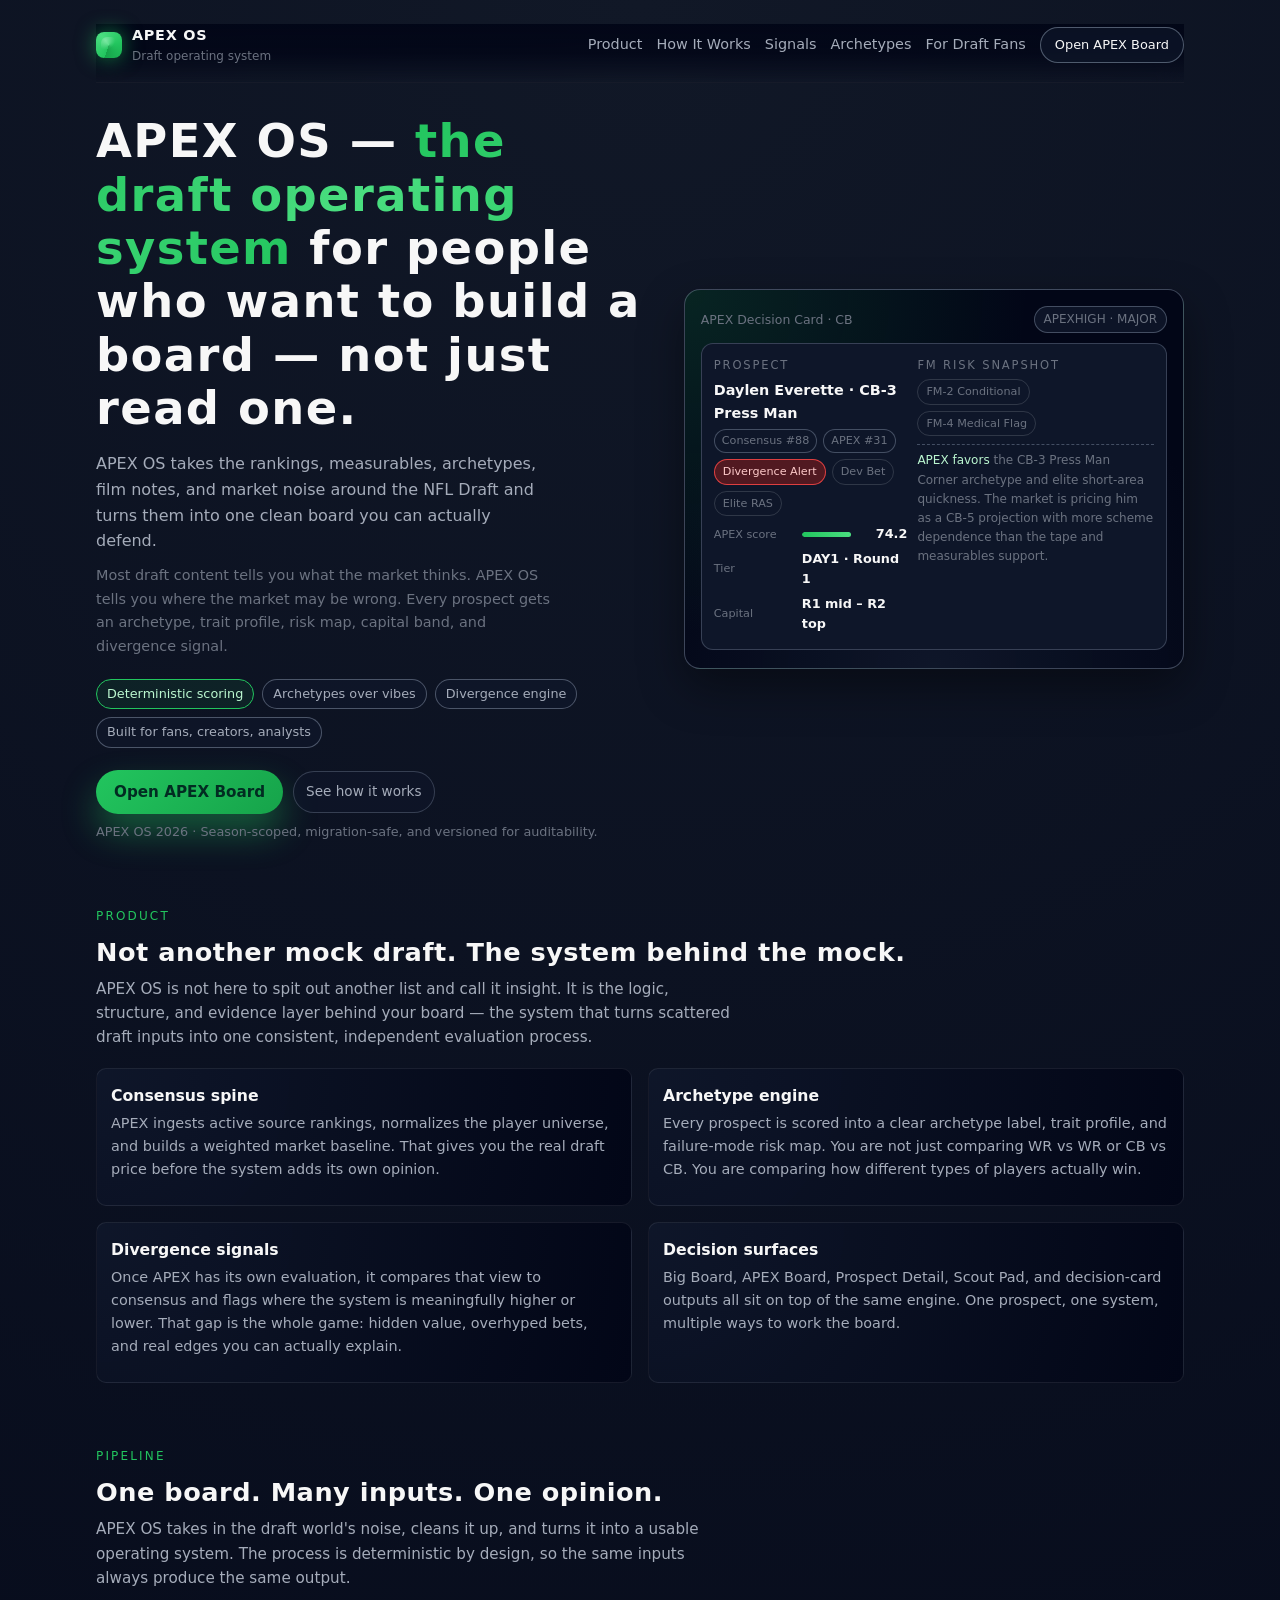
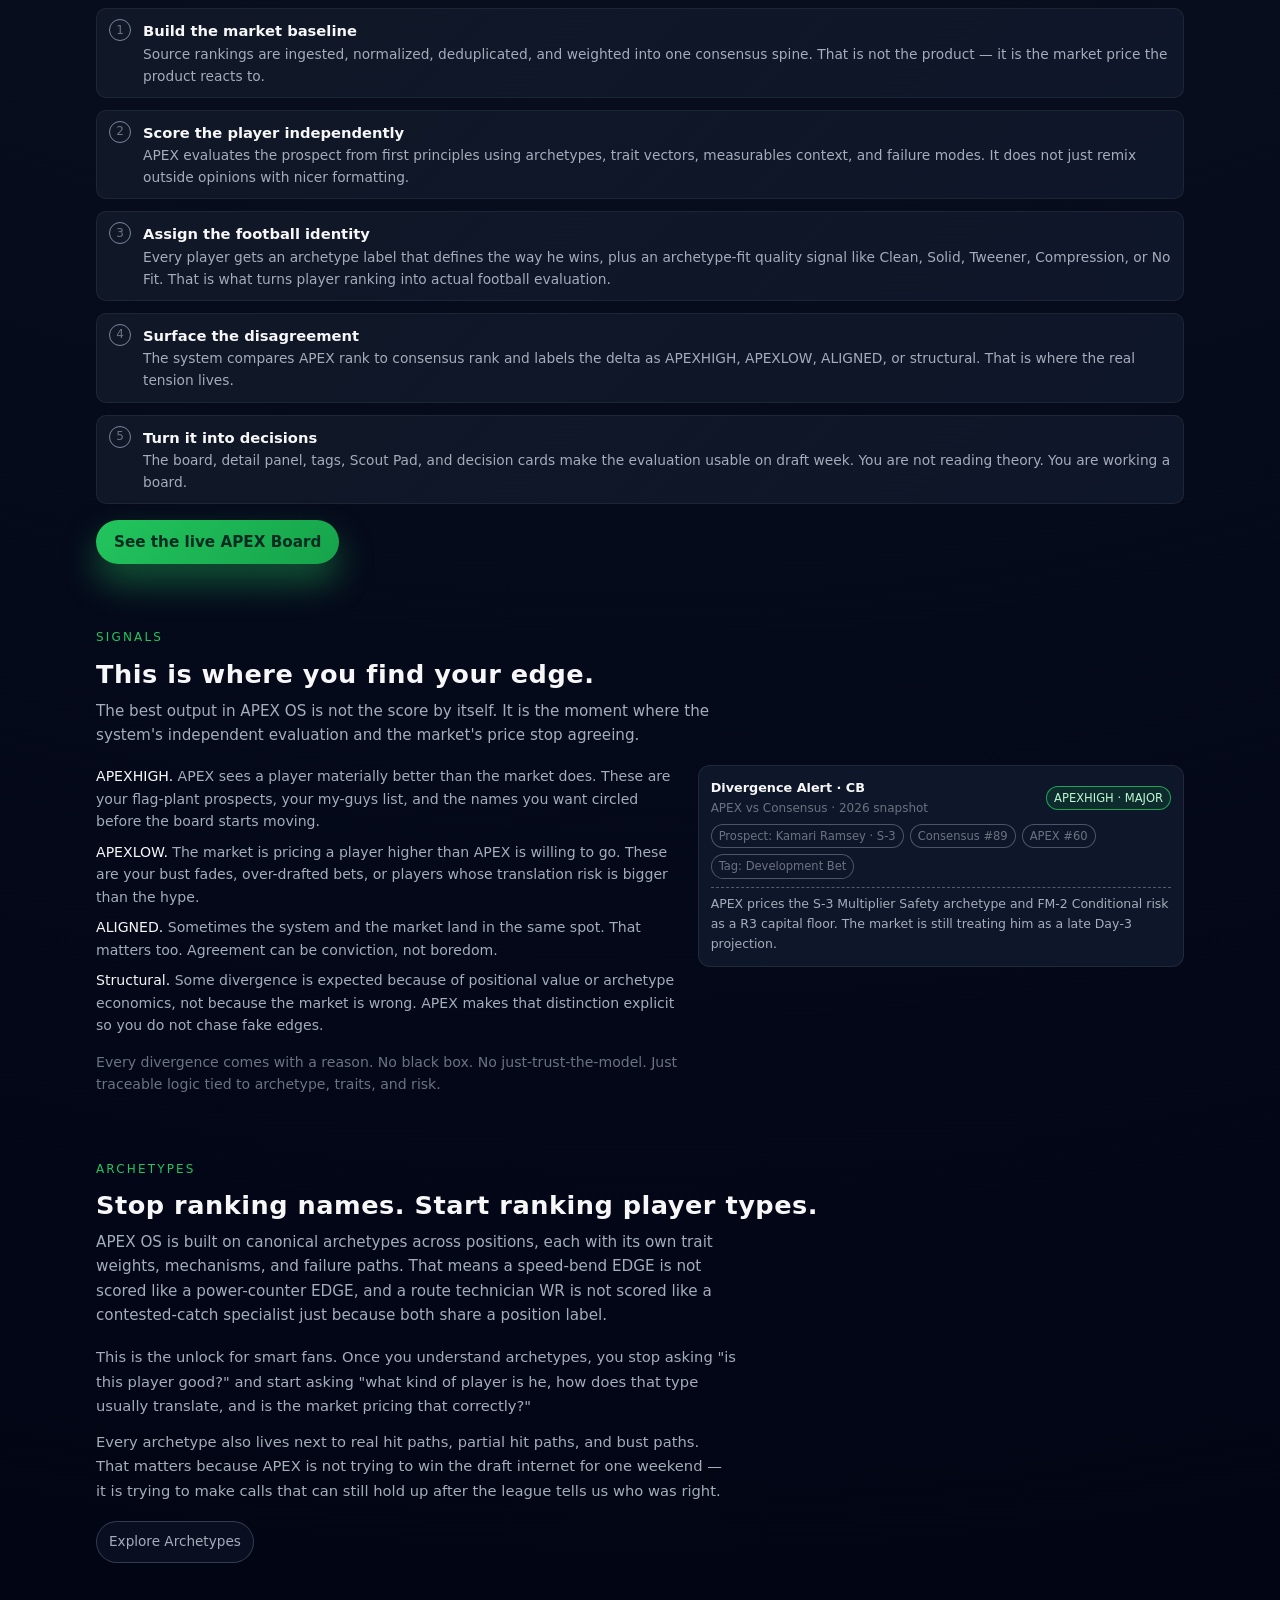
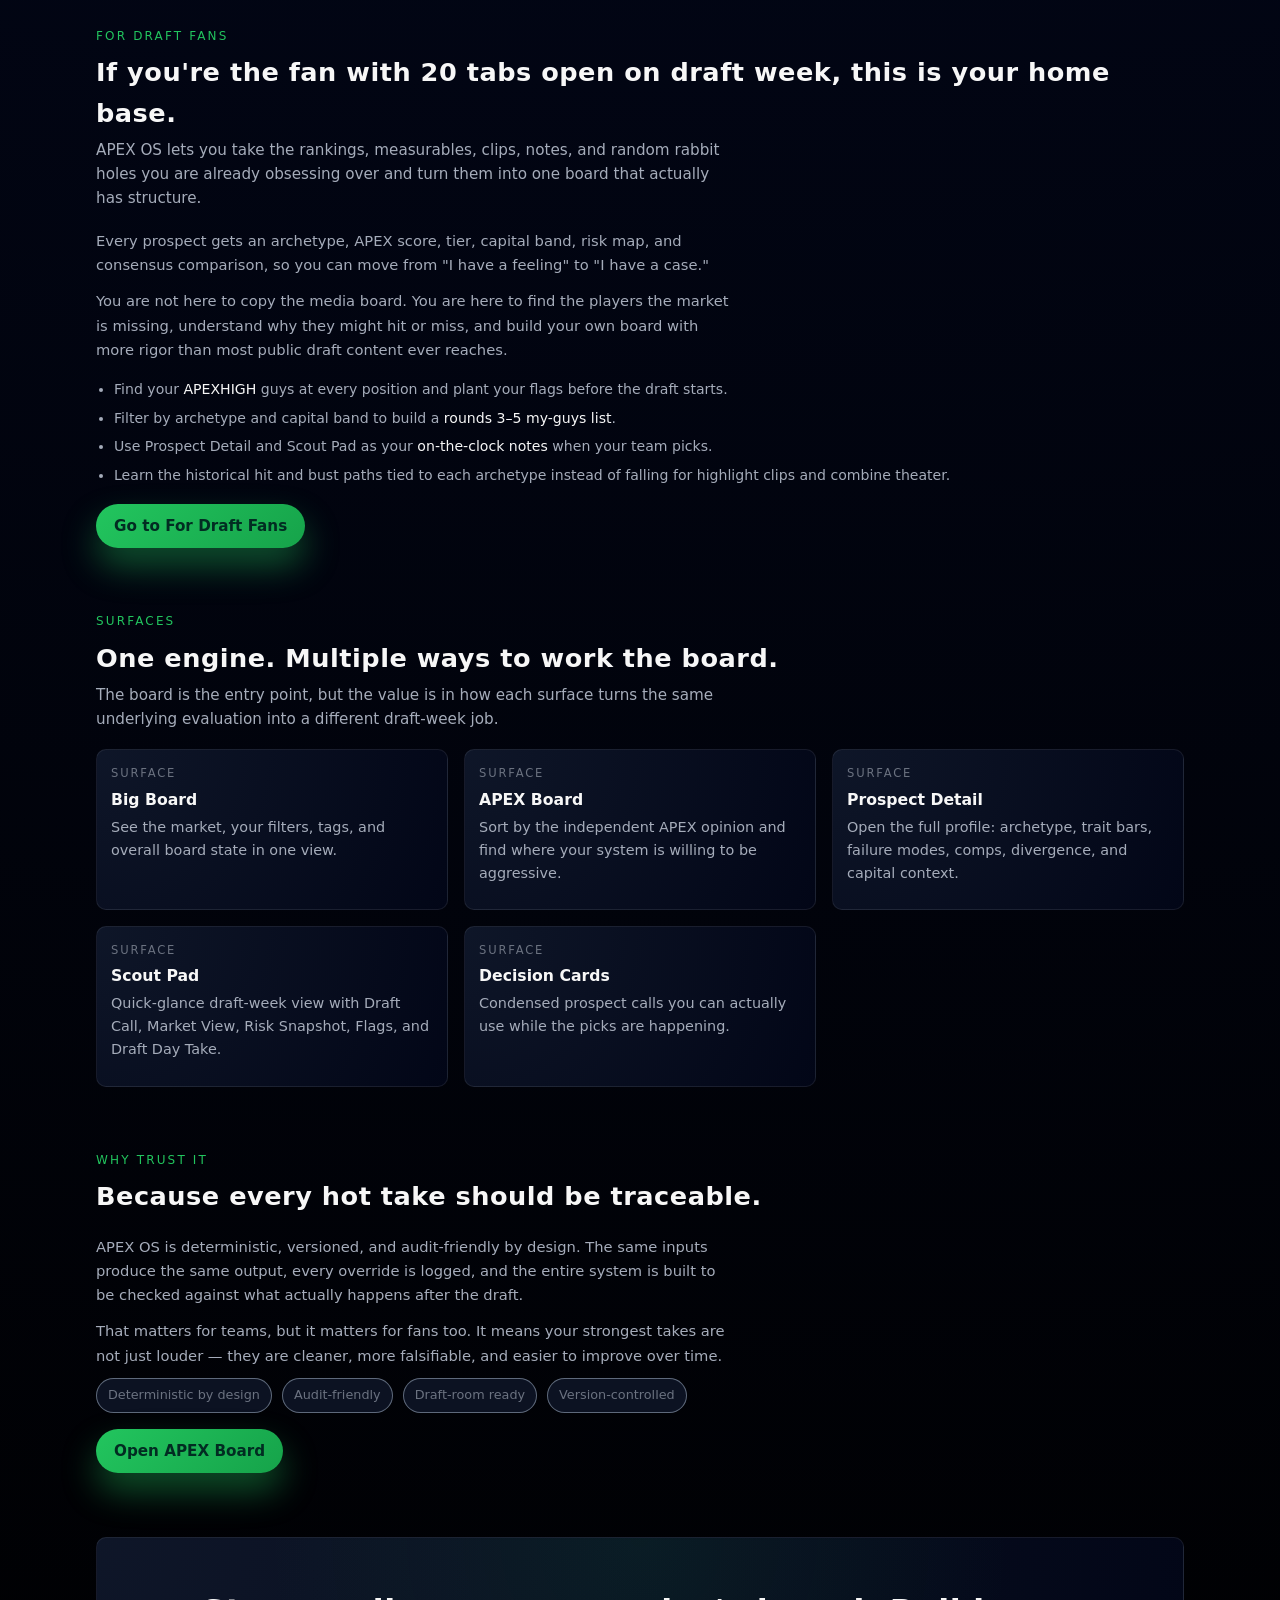
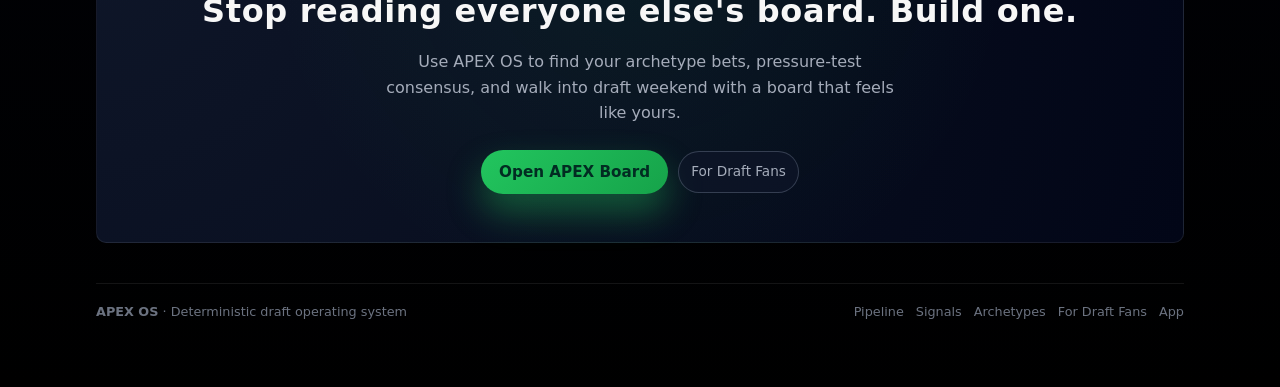
==== commit f8df03c7: "feat: S113 UI remediation -- APEX sort fix, Caleb Downs capital, landing page tier label - Fix APEX " ====
--- a/web/apexos-landing.html
+++ b/web/apexos-landing.html
@@ -834,7 +834,7 @@
 
               <div class="dv-metric-row">
                 <span class="dv-metric-label">Tier</span>
-                <span class="dv-metric-value">DAY1 · Cornerstone</span>
+                <span class="dv-metric-value">DAY1 · Round 1</span>
               </div>
               <div class="dv-metric-row">
                 <span class="dv-metric-label">Capital</span>
